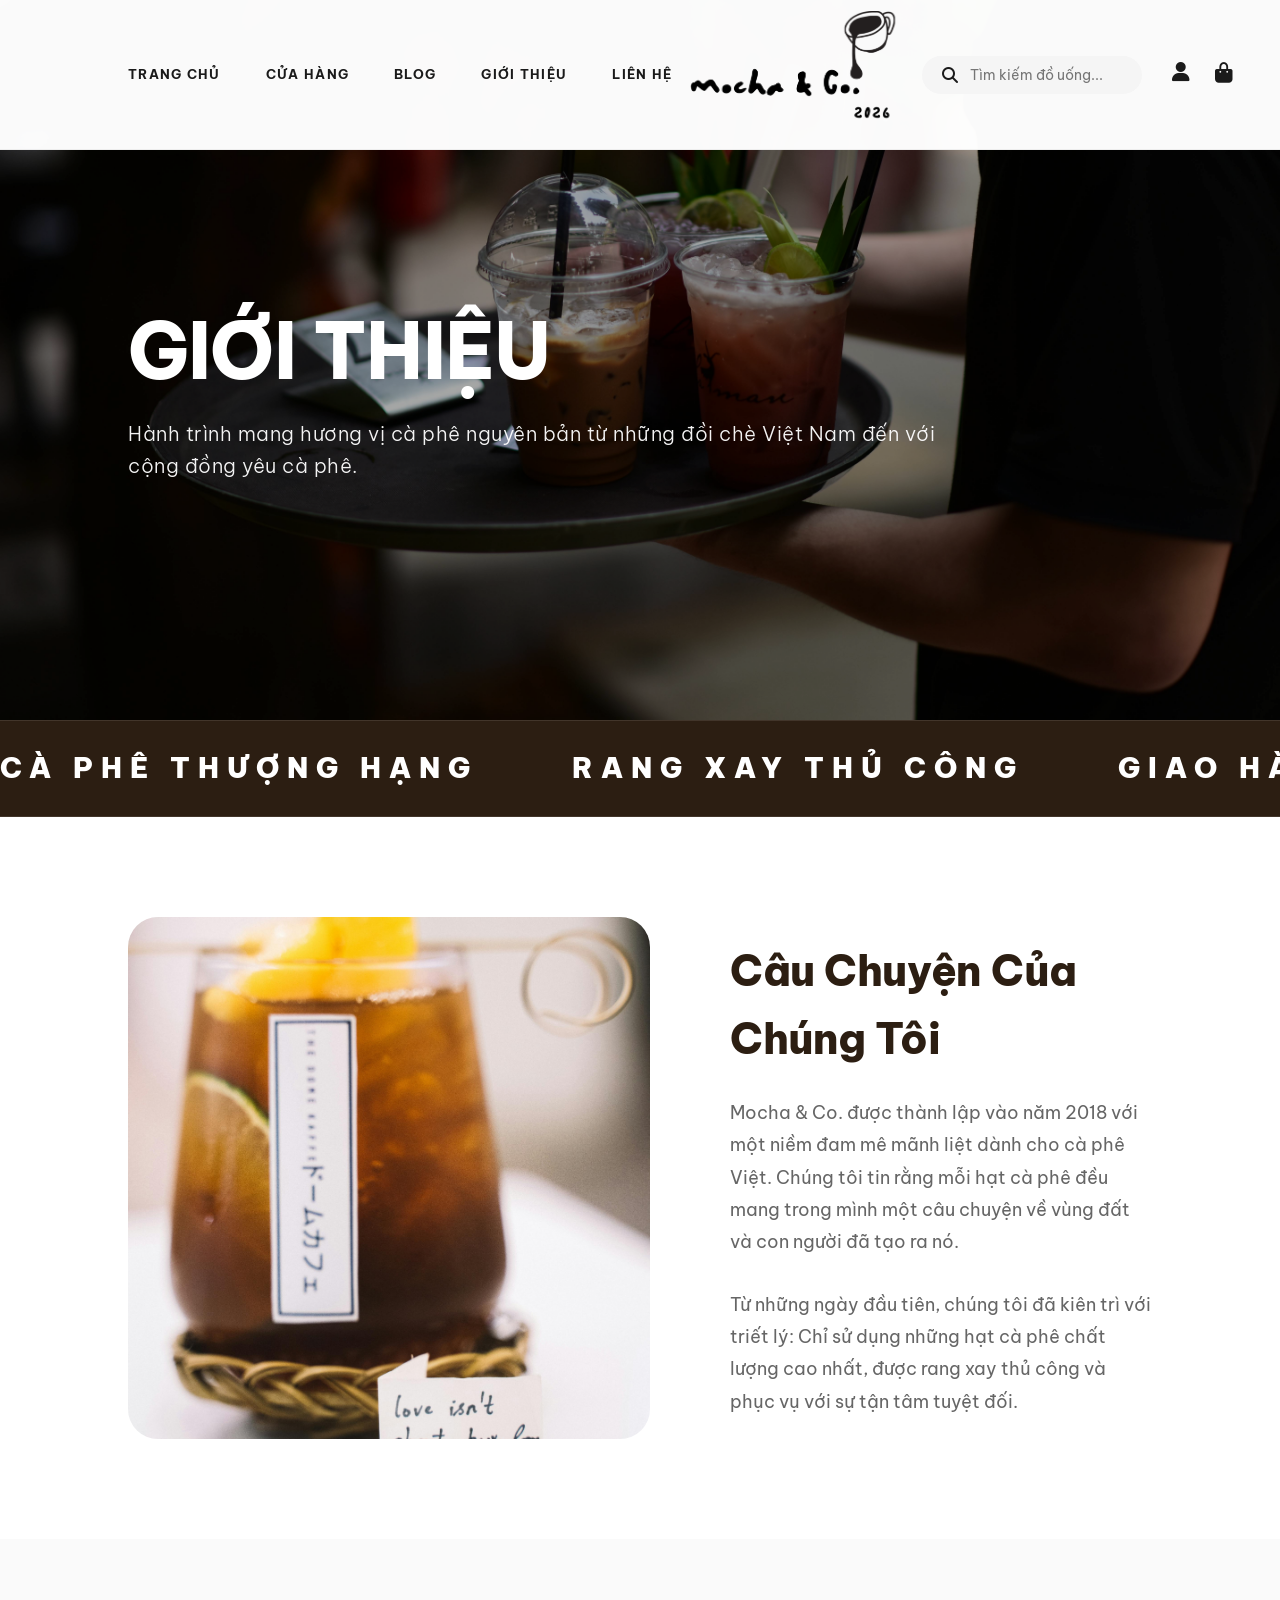
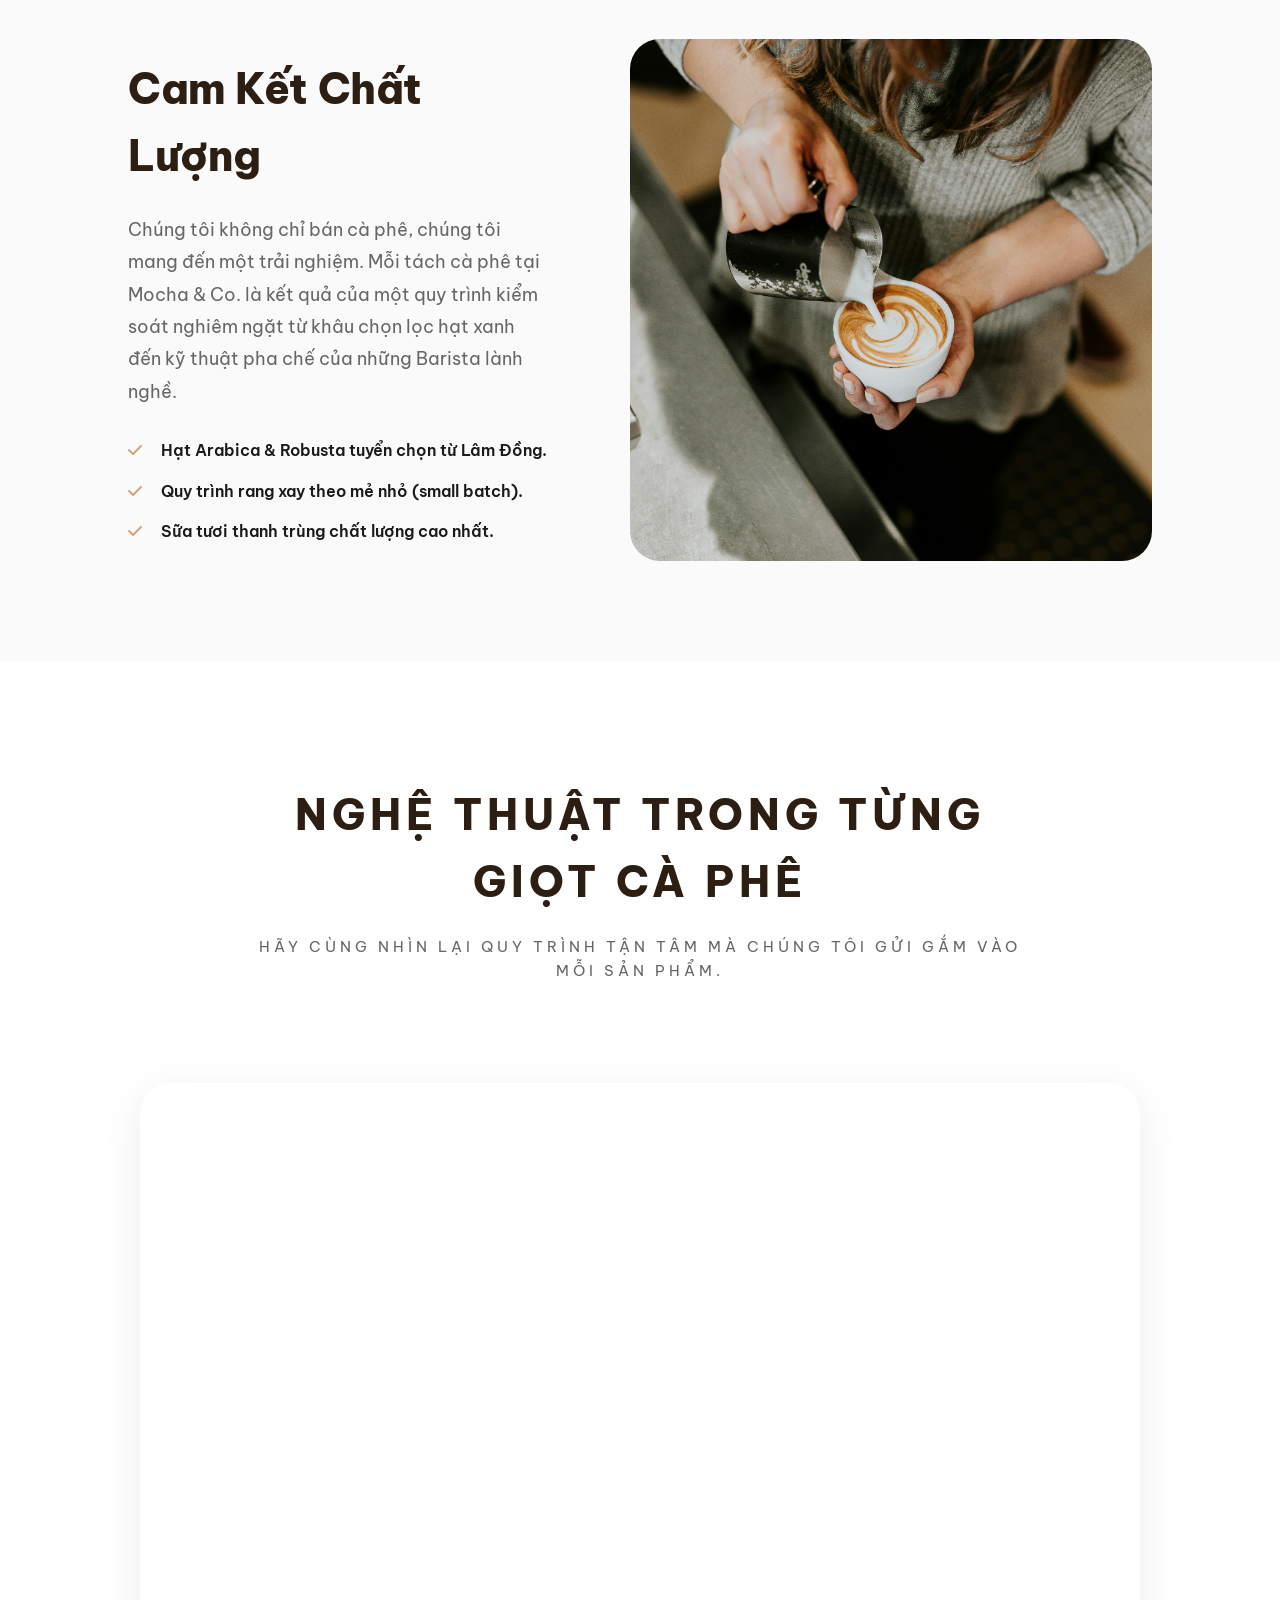
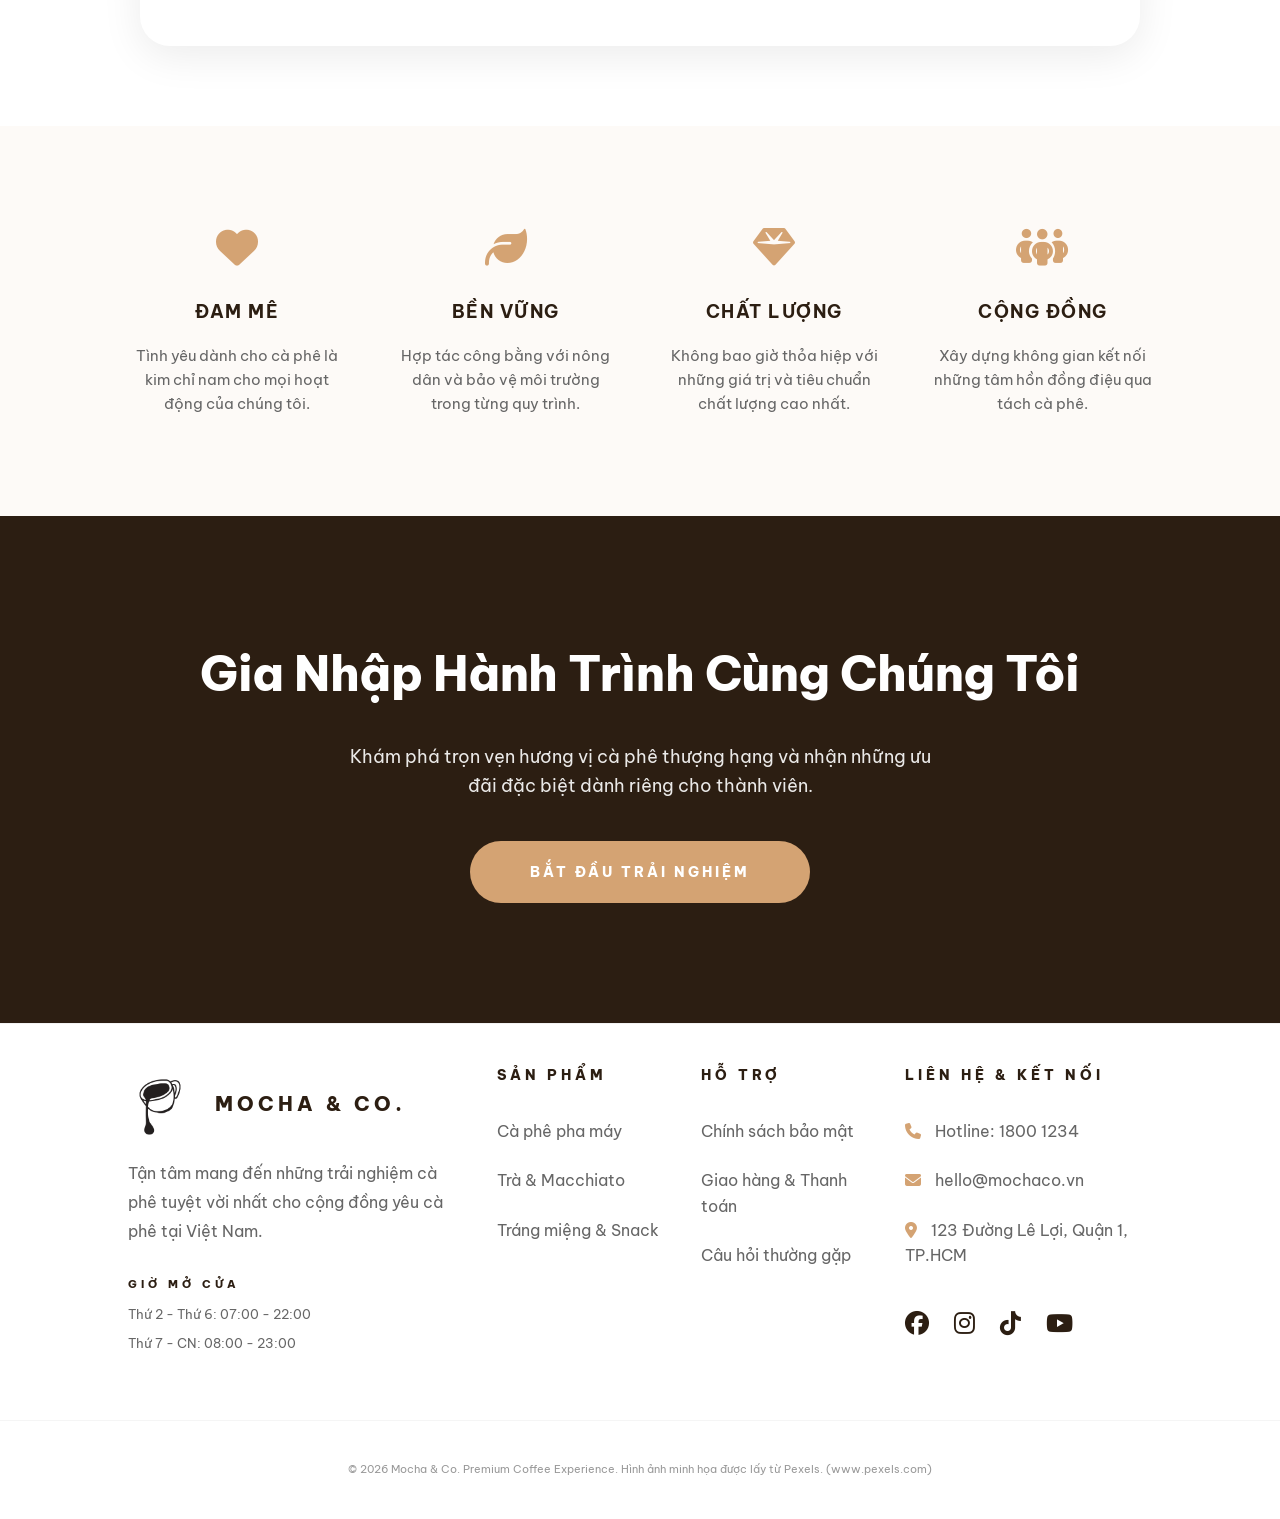
==== src/about.html @ 35e7aa75 "Initial commit - Final version for submission" ====
<!DOCTYPE html>
<html lang="en">

<head>
    <meta charset="UTF-8">
    <meta name="viewport" content="width=device-width, initial-scale=1.0">
    <link rel="stylesheet" href="https://cdnjs.cloudflare.com/ajax/libs/font-awesome/6.5.1/css/all.min.css" />
    <link rel="stylesheet" href="../index.css">
    <title>Giới Thiệu | Mocha & Co.</title>
</head>

<body>
    <main>
        <header>
            <div class="header scrolled">
                <div class="header_left">
                    <ul class="list_header_left">
                        <li class="header_left-item"><a href="../index.html">Trang Chủ</a></li>
                        <li class="header_left-item"><a href="shop.html">Cửa Hàng</a></li>
                        <li class="header_left-item"><a href="blog.html">Blog</a></li>
                        <li class="header_left-item"><a href="about.html">Giới Thiệu</a></li>
                        <li class="header_left-item"><a href="contact.html">Liên Hệ</a></li>
                    </ul>
                </div>
                <div class="header_center">
                    <div class="logo">
                        <a href="../index.html"><img src="../assets/img/Logo.png" alt="Mocha & Co. Logo" class="header_logo_img"></a>
                    </div>
                </div>
                <div class="header_right">
                    <div class="header_right-input">
                        <i class="fa-solid fa-magnifying-glass"></i>
                        <input type="text" placeholder="Tìm kiếm đồ uống...">
                    </div>
                    <div class="header_right-icon">
                        <i class="fa-solid fa-user"></i>
                        <a href="cart.html"><i class="fa-solid fa-bag-shopping"></i></a>
                    </div>
                </div>
            </div>
        </header>

        <section class="subpage_banner">
            <img src="../assets/img/pexels-soc-nang-d-ng-2150345854-36146384.jpg" alt="About Banner">
            <div class="banner_content">
                <h2>Giới Thiệu</h2>
                <p>Hành trình mang hương vị cà phê nguyên bản từ những đồi chè Việt Nam đến với cộng đồng yêu cà phê.</p>
            </div>
        </section>

        <div class="marquee_container">
            <div class="marquee_content">
                <span>Cà phê thượng hạng</span>
                <span>Rang xay thủ công</span>
                <span>Giao hàng siêu tốc</span>
                <span>Hỗ trợ 24/7</span>
                <span>Est. 2026</span>
                <span>Hương thơm từ nông trại Việt</span>
            </div>
        </div>

        <section class="split_section">
            <div class="split_image">
                <img src="../assets/img/pexels-anntarazevich-5598280.jpg" alt="Our Story">
            </div>
            <div class="split_text">
                <h3>Câu Chuyện Của Chúng Tôi</h3>
                <p style="font-size: 18px; color: var(--text-muted); line-height: 1.8; margin-bottom: 30px;">
                    Mocha & Co. được thành lập vào năm 2018 với một niềm đam mê mãnh liệt dành cho cà phê Việt. Chúng tôi tin rằng mỗi hạt cà phê đều mang trong mình một câu chuyện về vùng đất và con người đã tạo ra nó.
                </p>
                <p style="font-size: 18px; color: var(--text-muted); line-height: 1.8;">
                    Từ những ngày đầu tiên, chúng tôi đã kiên trì với triết lý: Chỉ sử dụng những hạt cà phê chất lượng cao nhất, được rang xay thủ công và phục vụ với sự tận tâm tuyệt đối.
                </p>
            </div>
        </section>

        <section class="split_section" style="background: #fafafa; flex-direction: row-reverse;">
            <div class="split_image">
                <img src="../assets/img/brooke-cagle-X4RJG4aNi8o-unsplash.jpg" alt="Our Commitment">
            </div>
            <div class="split_text">
                <h3>Cam Kết Chất Lượng</h3>
                <p style="font-size: 18px; color: var(--text-muted); line-height: 1.8; margin-bottom: 30px;">
                    Chúng tôi không chỉ bán cà phê, chúng tôi mang đến một trải nghiệm. Mỗi tách cà phê tại Mocha & Co. là kết quả của một quy trình kiểm soát nghiêm ngặt từ khâu chọn lọc hạt xanh đến kỹ thuật pha chế của những Barista lành nghề.
                </p>
                <ul style="list-style: none; font-size: 16px; color: var(--text-main); font-weight: 600;">
                    <li style="margin-bottom: 15px;"><i class="fa-solid fa-check" style="color: var(--accent-color); margin-right: 15px;"></i> Hạt Arabica & Robusta tuyển chọn từ Lâm Đồng.</li>
                    <li style="margin-bottom: 15px;"><i class="fa-solid fa-check" style="color: var(--accent-color); margin-right: 15px;"></i> Quy trình rang xay theo mẻ nhỏ (small batch).</li>
                    <li><i class="fa-solid fa-check" style="color: var(--accent-color); margin-right: 15px;"></i> Sữa tươi thanh trùng chất lượng cao nhất.</li>
                </ul>
            </div>
        </section>

        <section class="video_section">
            <div class="text_header">
                <h2>Nghệ Thuật Trong Từng Giọt Cà Phê</h2>
                <p>Hãy cùng nhìn lại quy trình tận tâm mà chúng tôi gửi gắm vào mỗi sản phẩm.</p>
            </div>
            <div class="video_container">
                <iframe src="https://www.youtube.com/embed/ShLIhMsJKyI" allow="accelerometer; autoplay; clipboard-write; encrypted-media; gyroscope; picture-in-picture" allowfullscreen></iframe>
            </div>
        </section>

        <section class="features" style="background: #fdfaf7; padding-top: 100px; padding-bottom: 100px;">
            <div class="feature_item">
                <i class="fa-solid fa-heart"></i>
                <h3>Đam Mê</h3>
                <p>Tình yêu dành cho cà phê là kim chỉ nam cho mọi hoạt động của chúng tôi.</p>
            </div>
            <div class="feature_item">
                <i class="fa-solid fa-leaf"></i>
                <h3>Bền Vững</h3>
                <p>Hợp tác công bằng với nông dân và bảo vệ môi trường trong từng quy trình.</p>
            </div>
            <div class="feature_item">
                <i class="fa-solid fa-gem"></i>
                <h3>Chất Lượng</h3>
                <p>Không bao giờ thỏa hiệp với những giá trị và tiêu chuẩn chất lượng cao nhất.</p>
            </div>
            <div class="feature_item">
                <i class="fa-solid fa-people-group"></i>
                <h3>Cộng Đồng</h3>
                <p>Xây dựng không gian kết nối những tâm hồn đồng điệu qua tách cà phê.</p>
            </div>
        </section>

        <section class="about_cta">
            <h2>Gia Nhập Hành Trình Cùng Chúng Tôi</h2>
            <p>Khám phá trọn vẹn hương vị cà phê thượng hạng và nhận những ưu đãi đặc biệt dành riêng cho thành viên.</p>
            <a href="shop.html" class="btn-shop">BẮT ĐẦU TRẢI NGHIỆM</a>
        </section>

        <footer id="footer">
            <div class="footer">
                <div class="list_footer">
                    <div class="footer_item">
                        <div class="footer_brand_wrapper">
                            <img src="../assets/img/Cup-logo.png" alt="Mocha & Co. Cup Logo" class="footer_logo">
                            <h2 class="footer_brand_name">MOCHA & CO.</h2>
                        </div>
                        <p>Tận tâm mang đến những trải nghiệm cà phê tuyệt vời nhất cho cộng đồng yêu cà phê tại Việt Nam.</p>
                        <div class="opening_hours">
                            <h2>GIỜ MỞ CỬA</h2>
                            <p>Thứ 2 - Thứ 6: 07:00 - 22:00</p>
                            <p>Thứ 7 - CN: 08:00 - 23:00</p>
                        </div>
                    </div>
                    <div class="footer_item">
                        <h2>Sản Phẩm</h2>
                        <li>Cà phê pha máy</li>
                        <li>Trà & Macchiato</li>
                        <li>Tráng miệng & Snack</li>
                    </div>
                    <div class="footer_item">
                        <h2>Hỗ Trợ</h2>
                        <li>Chính sách bảo mật</li>
                        <li>Giao hàng & Thanh toán</li>
                        <li>Câu hỏi thường gặp</li>
                    </div>
                    <div class="footer_item">
                        <h2>Liên Hệ & Kết Nối</h2>
                        <li class="contact-info"><i class="fa-solid fa-phone"></i> Hotline: 1800 1234</li>
                        <li class="contact-info"><i class="fa-solid fa-envelope"></i> hello@mochaco.vn</li>
                        <li class="contact-info"><i class="fa-solid fa-location-dot"></i> 123 Đường Lê Lợi, Quận 1, TP.HCM</li>
                        
                        <div class="social_icons footer_social_wrapper">
                            <i class="fa-brands fa-facebook"></i>
                            <i class="fa-brands fa-instagram"></i>
                            <i class="fa-brands fa-tiktok"></i>
                            <i class="fa-brands fa-youtube"></i>
                        </div>
                    </div>
                </div>
            </div>
            <div class="footer_copyright">
                <p>&copy; 2026 Mocha & Co. Premium Coffee Experience. Hình ảnh minh họa được lấy từ Pexels. (www.pexels.com)</p>
            </div>
        </footer>
    </main>
    <script src="../scripts/script.js"></script>
</body>

</html>
---- index.css ----
@import url('https://fonts.googleapis.com/css2?family=Be+Vietnam+Pro:wght@100;200;300;400;500;600;700;800;900&display=swap');

:root {
    --primary-color: #2c1e12;
    --secondary-color: #8d6e63;
    --accent-color: #d4a373;
    --bg-light: #fafafa;
    --text-main: #1a1a1a;
    --text-muted: #666666;
    --white: #ffffff;
    --glass: rgba(255, 255, 255, 0.95);
    --transition: all 0.4s cubic-bezier(0.165, 0.84, 0.44, 1);
    --shadow-sm: 0 2px 8px rgba(0,0,0,0.05);
    --shadow-md: 0 10px 40px rgba(0,0,0,0.08);
    --side-padding: 10vw;
    --section-spacing: 40px;
    --border-radius-lg: 30px;
    --border-radius-md: 20px;
}

* {
    margin: 0;
    padding: 0;
    box-sizing: border-box;
}

body {
    font-family: 'Be Vietnam Pro', sans-serif;
    background-color: var(--bg-light);
    color: var(--text-main);
    line-height: 1.6;
    -webkit-font-smoothing: antialiased;
}

/* Ensure all interactive elements inherit the correct font */
button, input, select, textarea {
    font-family: 'Be Vietnam Pro', sans-serif;
}

h1, h2, h3, h4, .logo h1 {
    font-family: 'Be Vietnam Pro', sans-serif;
    letter-spacing: -0.01em;
    font-weight: 800;
}

main {
    width: 100%;
    background-color: var(--white);
    overflow-x: hidden;
}

/* HEADER */
.header {
    position: fixed;
    top: 0;
    left: 0;
    right: 0;
    z-index: 1000;
    display: flex;
    justify-content: space-between;
    align-items: center;
    height: 150px;
    background-color: rgba(255, 255, 255, 0.98);
    padding: 0 var(--side-padding);
    border-bottom: 1px solid rgba(0,0,0,0.05);
    transition: height 0.3s ease;
}

.header_left {
    flex: 1.5;
}

.list_header_left {
    display: flex;
    gap: 45px;
    align-items: center;
}

.header_left-item {
    list-style: none;
    font-size: 13px;
    font-weight: 700;
    color: var(--text-main);
    text-transform: uppercase;
    letter-spacing: 0.1em;
    cursor: pointer;
    position: relative;
    white-space: nowrap;
    transition: var(--transition);
}

.header_left-item::after {
    content: '';
    position: absolute;
    bottom: -6px;
    left: 0;
    width: 0;
    height: 2px;
    background: var(--accent-color);
    transition: var(--transition);
}

.header_left-item:hover {
    color: var(--accent-color);
}

.header_left-item a {
    text-decoration: none;
    color: inherit;
    display: block;
    width: 100%;
    height: 100%;
}

.header_center {
    flex: 1;
    display: flex;
    justify-content: center;
}

.header_logo_img {
    height: 120px;
    width: auto;
    object-fit: contain;
    transition: transform 0.3s ease;
    cursor: pointer;
}

.header_logo_img:hover {
    transform: scale(1.08);
}

.header_right {
    flex: 1;
    display: flex;
    justify-content: flex-end;
    align-items: center;
    gap: 30px;
}

.header_right-input {
    width: 220px;
    background: #f5f5f5;
    border-radius: 100px;
    display: flex;
    padding: 10px 20px;
    align-items: center;
    transition: var(--transition);
}

.header_right-input input {
    background: transparent;
    border: none;
    outline: none;
    padding-left: 12px;
    font-size: 14px;
    width: 100%;
}

.header_right-icon {
    display: flex;
    gap: 25px;
}

.header_right-icon i {
    font-size: 20px;
    color: var(--text-main);
    cursor: pointer;
    transition: var(--transition);
}

.header_right-icon i:hover {
    color: var(--accent-color);
    transform: translateY(-3px);
}

/* BANNER/HERO */
.home_banner {
    position: relative;
    width: 100%;
    height: 95vh;
    overflow: hidden;
}

.home_banner img {
    width: 100%;
    height: 100%;
    object-fit: cover;
    filter: brightness(0.75);
}

.banner_content {
    position: absolute;
    top: 50%;
    left: var(--side-padding);
    transform: translateY(-50%);
    color: var(--white);
    max-width: 750px;
    z-index: 2;
}

.banner_content h2 {
    font-size: clamp(48px, 6vw, 82px);
    font-weight: 800;
    line-height: 1.1;
    margin-bottom: 35px;
    animation: fadeInUp 1.2s ease;
    text-transform: uppercase;
}

.banner_content p {
    font-size: 20px;
    font-weight: 300;
    margin-bottom: 50px;
    opacity: 0.95;
    letter-spacing: 0.5px;
    line-height: 1.6;
}

.btn-shop {
    display: inline-block;
    padding: 20px 60px;
    background: var(--white);
    color: var(--primary-color);
    text-decoration: none;
    font-weight: 800;
    font-size: 14px;
    text-transform: uppercase;
    letter-spacing: 3px;
    border-radius: 100px;
    transition: var(--transition);
}

.btn-shop:hover {
    background: var(--accent-color);
    color: var(--white);
    transform: translateY(-8px);
    box-shadow: 0 20px 40px rgba(212, 163, 115, 0.4);
}

/* FEATURE SECTION */
.features {
    display: grid;
    grid-template-columns: repeat(4, 1fr);
    gap: 50px;
    padding: var(--section-spacing) var(--side-padding);
    background: #ffffff;
}

.feature_item {
    text-align: center;
    transition: var(--transition);
}

.feature_item:hover {
    transform: translateY(-10px);
}

.feature_item i {
    font-size: 42px;
    color: var(--accent-color);
    margin-bottom: 30px;
}

.feature_item h3 {
    font-size: 18px;
    font-weight: 700;
    text-transform: uppercase;
    letter-spacing: 1.5px;
    margin-bottom: 18px;
    color: var(--primary-color);
}

.feature_item p {
    font-size: 15px;
    color: var(--text-muted);
    line-height: 1.6;
}

/* PRODUCT SECTION */
.text_header {
    padding: var(--section-spacing) var(--side-padding) 60px;
    text-align: center;
}

.text_header h2 {
    font-size: 42px;
    font-weight: 800;
    color: var(--primary-color);
    text-transform: uppercase;
    letter-spacing: 5px;
    margin-bottom: 20px;
}

.text_header p {
    font-size: 15px;
    color: var(--text-muted);
    text-transform: uppercase;
    letter-spacing: 4px;
}

.section_logo {
    height: 120px;
    width: auto;
    margin-bottom: 10px;
    object-fit: contain;
}

.product_slider_wrapper {
    position: relative;
    padding: 0 var(--side-padding) 40px;
}

.list_product {
    display: flex;
    gap: 35px;
    overflow-x: auto;
    scroll-behavior: smooth;
    padding: 20px 0 40px;
    scrollbar-width: none;
    scroll-snap-type: x mandatory;
    -webkit-overflow-scrolling: touch;
    will-change: scroll-position;
}

.list_product::-webkit-scrollbar {
    display: none;
}

.product_item {
    flex: 0 0 calc(25% - 26px);
    min-width: 300px;
    scroll-snap-align: start;
}

.slider_btn {
    position: absolute;
    top: 45%;
    transform: translateY(-50%);
    width: 60px;
    height: 60px;
    border-radius: 50%;
    background: var(--white);
    border: none;
    box-shadow: 0 5px 25px rgba(0,0,0,0.1);
    cursor: pointer;
    z-index: 10;
    display: flex;
    align-items: center;
    justify-content: center;
    font-size: 20px;
    color: var(--primary-color);
    transition: background 0.3s ease, color 0.3s ease, transform 0.3s ease;
}

.slider_btn:hover {
    background: var(--accent-color);
    color: var(--white);
    transform: translateY(-50%) scale(1.1);
}

.slider_btn.prev { left: 4vw; }
.slider_btn.next { right: 4vw; }

.product_detail {
    background: var(--white);
    border-radius: var(--border-radius-lg);
    overflow: hidden;
    transition: transform 0.4s cubic-bezier(0.165, 0.84, 0.44, 1), box-shadow 0.4s ease;
    border: 1px solid #f2f2f2;
}

.product_detail:hover {
    transform: translateY(-15px);
    box-shadow: var(--shadow-md);
}

.img_product {
    width: 100%;
    aspect-ratio: 1 / 1; 
    overflow: hidden;
    background-color: #f9f9f9;
    border-bottom: 1px solid #f0f0f0;
}

.img_product img {
    width: 100%;
    height: 100%;
    object-fit: cover;
    object-position: center center;
    transition: transform 0.6s cubic-bezier(0.165, 0.84, 0.44, 1);
}

.product_detail:hover .img_product img {
    transform: scale(1.08);
}

.name_product {
    padding: 30px 30px 10px;
    font-size: 18px;
    font-weight: 700;
    color: var(--text-main);
    min-height: 70px;
}

.price_product {
    padding: 0 30px 35px;
    font-size: 19px;
    font-weight: 700;
    color: var(--secondary-color);
    display: flex;
    justify-content: space-between;
    align-items: center;
}

.price_product i {
    font-size: 26px;
    color: #eee;
    transition: var(--transition);
    cursor: pointer;
}

.product_detail:hover .price_product i {
    color: var(--accent-color);
}

/* PROMO BANNER SECTION */
.promo_banner {
    display: flex;
    justify-content: center;
    align-items: center;
    text-align: center;
    min-height: 500px;
    padding: 100px 20px;
    margin: 40px 0;
    background-color: #2b1e16; 
    background-image: linear-gradient(rgba(0,0,0,0.6), rgba(0,0,0,0.6)), 
                      url('assets/img/pexels-amar-13119652.jpg'); 
    background-size: cover;
    background-position: center;
    color: #ffffff; 
}

.promo_container {
    max-width: 800px;
    width: 100%;
}

.promo_title {
    font-size: 54px;
    font-weight: 800;
    color: #ffffff !important;
    text-transform: none; 
    letter-spacing: -2px; 
    margin-bottom: 20px;
    margin-top: 0;
}

.promo_description {
    font-size: 18px;
    font-weight: 300;
    color: #ffffff;
    opacity: 0.8;
    text-transform: none;
    letter-spacing: 0px;
    margin-bottom: 40px;
    line-height: 1.6;
}

.promo_button {
    display: inline-block;
    background-color: #D4A373;
    color: #ffffff !important;
    padding: 18px 50px;
    border-radius: 100px;
    text-decoration: none;
    text-transform: uppercase;
    font-size: 14px;
    font-weight: 800;
    letter-spacing: 2px;
    transition: var(--transition);
    border: none;
    cursor: pointer;
}

.promo_button:hover {
    filter: brightness(1.1);
    transform: translateY(-3px);
    box-shadow: 0 10px 30px rgba(212, 163, 115, 0.3);
}

/* SMALL BANNERS */
.promo_banners {
    display: grid;
    grid-template-columns: 1fr 1fr;
    gap: 50px;
    padding: var(--section-spacing) var(--side-padding);
}

.promo_item {
    height: 420px;
    border-radius: var(--border-radius-lg);
    overflow: hidden;
    position: relative;
    cursor: pointer;
}

.promo_item img {
    width: 100%;
    height: 100%;
    object-fit: cover;
    transition: filter 0.8s ease;
}

.promo_item:hover img {
    filter: brightness(1.15) saturate(1.1);
}

.promo_overlay {
    position: absolute;
    top: 0;
    left: 0;
    width: 100%;
    height: 100%;
    background: linear-gradient(to right, rgba(0,0,0,0.65), transparent);
    display: flex;
    flex-direction: column;
    justify-content: center;
    padding: 80px;
    color: white;
}

.promo_overlay h3 {
    font-size: 38px;
    font-weight: 800;
    margin-bottom: 15px;
    letter-spacing: -0.5px;
}

.promo_overlay p {
    font-size: 20px;
    opacity: 0.9;
    margin-bottom: 35px;
    max-width: 350px;
}

/* NEWSLETTER */
.newsletter {
    background: #0f0f0f;
    padding: 160px var(--side-padding);
    text-align: center;
    color: var(--white);
}

.newsletter_content h2 {
    font-size: 54px;
    font-weight: 800;
    margin-bottom: 25px;
    letter-spacing: -2px;
}

.newsletter_content p {
    font-size: 18px;
    font-weight: 300;
    opacity: 0.7;
    margin-bottom: 70px;
    max-width: 600px;
    margin-left: auto;
    margin-right: auto;
    line-height: 1.7;
}

.newsletter_form {
    display: flex;
    justify-content: center;
    max-width: 700px;
    margin: 0 auto;
    background: rgba(255,255,255,0.04);
    padding: 10px;
    border-radius: 100px;
    border: 1px solid rgba(255,255,255,0.1);
    transition: var(--transition);
}

.newsletter_form input {
    flex: 1;
    background: transparent;
    border: none;
    outline: none;
    color: var(--white);
    font-size: 16px;
    padding: 0 35px;
}

.newsletter_form button {
    background: var(--accent-color);
    border: none;
    color: var(--white);
    font-weight: 800;
    letter-spacing: 3px;
    cursor: pointer;
    padding: 22px 55px;
    border-radius: 100px;
    transition: var(--transition);
}

/* FOOTER */
.footer {
    padding: var(--section-spacing) var(--side-padding) 60px;
    background: #fff;
    border-top: 1px solid #f2f2f2;
}

.list_footer {
    display: grid;
    grid-template-columns: 2fr 1fr 1fr 1.5fr;
    gap: 40px;
}

.footer_item h2 {
    font-size: 14px;
    font-weight: 800;
    text-transform: uppercase;
    letter-spacing: 4px;
    margin-bottom: 20px;
    color: var(--primary-color);
}

.footer_brand_wrapper {
    display: flex;
    align-items: center;
    gap: 15px;
    margin-bottom: 15px;
}

.footer_logo {
    height: 80px;
    width: auto;
    object-fit: contain;
    margin-left: -8px;
}

.footer_brand_name {
    font-size: 20px !important;
    letter-spacing: 4px;
    margin-bottom: 0 !important;
}

.footer_item li {
    list-style: none;
    font-size: 16px;
    color: var(--text-muted);
    padding: 12px 0;
    cursor: pointer;
    transition: var(--transition);
}

.footer_item li:hover {
    color: var(--accent-color);
    padding-left: 10px;
}

.footer_item p {
    font-size: 16px;
    color: var(--text-muted);
    margin-bottom: 30px;
    line-height: 1.8;
}

.opening_hours {
    margin-top: 20px;
}

.opening_hours h2 {
    font-size: 11px;
    margin-bottom: 10px;
}

.opening_hours p {
    font-size: 13px;
    margin-bottom: 5px;
}

.contact-info i {
    margin-right: 10px;
    color: var(--accent-color);
}

.footer_social_wrapper {
    margin-top: 30px;
}

.social_icons {
    display: flex;
    gap: 25px;
}

.social_icons i {
    font-size: 24px;
    color: var(--primary-color);
    cursor: pointer;
    transition: var(--transition);
}

.social_icons i:hover {
    color: var(--accent-color);
    transform: translateY(-8px);
}

.footer_copyright {
    text-align: center;
    padding: 40px 0;
    border-top: 1px solid #f5f5f5;
    font-size: 11px;
    color: #999;
}

/* MARQUEE EFFECT */
.marquee_container {
    background: var(--primary-color);
    color: var(--white);
    padding: 25px 0;
    overflow: hidden;
    white-space: nowrap;
    border-top: 1px solid rgba(255,255,255,0.1);
    border-bottom: 1px solid rgba(255,255,255,0.1);
}

.marquee_content {
    display: inline-block;
    animation: marquee 30s linear infinite;
    font-weight: 900;
    font-size: 28px;
    text-transform: uppercase;
    letter-spacing: 8px;
}

.marquee_content span {
    margin-right: 80px;
}

@keyframes marquee {
    from { transform: translateX(0); }
    to { transform: translateX(-50%); }
}

/* SUBPAGE BANNER */
.subpage_banner {
    position: relative;
    width: 100%;
    height: 80vh;
    overflow: hidden;
}

.subpage_banner img {
    width: 100%;
    height: 100%;
    object-fit: cover;
    filter: brightness(0.65);
}

.subpage_banner .banner_content {
    position: absolute;
    top: 55%;
    left: var(--side-padding);
    transform: translateY(-50%);
    color: var(--white);
    max-width: 850px;
    z-index: 2;
}

.subpage_banner .banner_content h2 {
    font-size: clamp(48px, 6vw, 82px);
    font-weight: 800;
    line-height: 1.1;
    margin-bottom: 25px;
    animation: fadeInUp 1.2s ease;
    text-transform: uppercase;
}

.subpage_banner .banner_content p {
    font-size: 20px;
    font-weight: 300;
    margin-bottom: 0;
    opacity: 0.95;
    letter-spacing: 0.5px;
    line-height: 1.6;
}

/* SHOP FILTER */
.shop_filter_section {
    padding: 60px var(--side-padding) 0;
    display: flex;
    justify-content: flex-end;
    background: var(--white);
}

.filter_wrapper {
    position: relative;
}

.filter_icon_btn {
    background: none;
    border: 1px solid #ddd;
    padding: 12px 25px;
    border-radius: 50px;
    cursor: pointer;
    display: flex;
    align-items: center;
    gap: 12px;
    font-weight: 800;
    text-transform: uppercase;
    font-size: 13px;
    transition: var(--transition);
    color: var(--primary-color);
}

.filter_icon_btn:hover {
    border-color: var(--accent-color);
    color: var(--accent-color);
}

.filter_dropdown {
    position: absolute;
    top: 60px;
    right: 0;
    background: white;
    box-shadow: var(--shadow-md);
    border-radius: 20px;
    padding: 15px;
    z-index: 100;
    display: none;
    min-width: 220px;
    border: 1px solid #eee;
}

.filter_dropdown.show {
    display: block;
    animation: fadeInUp 0.4s ease;
}

.filter_dropdown button {
    display: block;
    width: 100%;
    text-align: left;
    padding: 12px 20px;
    border: none;
    background: none;
    cursor: pointer;
    font-size: 14px;
    font-weight: 600;
    transition: var(--transition);
    border-radius: 10px;
}

.filter_dropdown button:hover {
    background: #f8f8f8;
    color: var(--accent-color);
}

.filter_dropdown button.active {
    background: var(--accent-color);
    color: white;
}

/* SIZE BUTTONS */
.size_btn {
    padding: 10px 20px;
    border: 1px solid #ddd;
    background: white;
    border-radius: 10px;
    cursor: pointer;
    font-weight: 700;
    font-size: 13px;
    transition: var(--transition);
}

.size_btn.active {
    background: var(--primary-color);
    color: white;
    border-color: var(--primary-color);
}

/* CART NOTIFICATION */
.cart_notification {
    position: fixed;
    top: 170px;
    right: 20px;
    background: var(--primary-color);
    color: white;
    padding: 15px 25px;
    border-radius: 15px;
    display: flex;
    align-items: center;
    gap: 12px;
    box-shadow: var(--shadow-md);
    z-index: 2000;
    transform: translateX(150%);
    transition: transform 0.5s cubic-bezier(0.175, 0.885, 0.32, 1.275);
}

.cart_notification.show {
    transform: translateX(0);
}

/* LAYOUTS */
.grid_container {
    padding: 100px var(--side-padding);
    display: grid;
    grid-template-columns: repeat(auto-fill, minmax(300px, 1fr));
    gap: 40px;
}

.split_section {
    padding: 100px var(--side-padding);
    display: flex;
    flex-wrap: wrap;
    gap: 80px;
    align-items: center;
}

.split_image {
    flex: 1 1 500px;
    aspect-ratio: 1 / 1;
    border-radius: var(--border-radius-lg);
    overflow: hidden;
}

.split_image img {
    width: 100%;
    height: 100%;
    object-fit: cover;
    object-position: center center;
}

.split_text {
    flex: 1 1 400px;
}

.split_text h3 {
    font-size: 42px;
    margin-bottom: 25px;
    color: var(--primary-color);
}

/* CART */
.cart_section {
    padding: 80px var(--side-padding);
}

.cart_container {
    display: grid;
    grid-template-columns: 2.5fr 1fr;
    gap: 50px;
}

.cart_summary {
    background: var(--primary-color);
    color: white;
    padding: 40px;
    border-radius: var(--border-radius-lg);
    height: fit-content;
    position: sticky;
    top: 120px;
}

.quantity_selector {
    display: flex;
    background: #f5f5f5;
    padding: 5px;
    border-radius: 100px;
    width: fit-content;
}

.quantity_selector button {
    width: 35px;
    height: 35px;
    border-radius: 50%;
    border: none;
    background: white;
    cursor: pointer;
    font-weight: 800;
}

.quantity_selector input {
    width: 40px;
    text-align: center;
    border: none;
    background: transparent;
    font-weight: 700;
}

/* BLOG */
.blog_item:hover {
    transform: translateY(-10px);
    box-shadow: var(--shadow-md) !important;
}

.blog_item:hover img {
    transform: scale(1.05);
}

/* CONTACT */
textarea {
    resize: none;
}

/* ANIMATIONS */
@keyframes fadeInUp {
    from { opacity: 0; transform: translateY(60px); }
    to { opacity: 1; transform: translateY(0); }
}

/* VIDEO SECTION */
.video_section {
    padding: 80px var(--side-padding);
    background: #fff;
    text-align: center;
}

.video_container {
    position: relative;
    width: 100%;
    max-width: 1000px;
    margin: 40px auto 0;
    aspect-ratio: 16 / 9;
    border-radius: var(--border-radius-lg);
    overflow: hidden;
    box-shadow: var(--shadow-md);
}

.video_container iframe {
    position: absolute;
    top: 0;
    left: 0;
    width: 100%;
    height: 100%;
    border: none;
}

/* REFINED CTA SECTION */
.about_cta {
    padding: 120px var(--side-padding);
    background-color: var(--primary-color);
    background-image: linear-gradient(rgba(44, 30, 18, 0.8), rgba(44, 30, 18, 0.8)), url('assets/img/hero - large banner.jpg');
    background-size: cover;
    background-position: center;
    background-attachment: fixed;
    text-align: center;
    color: white;
}

.about_cta h2 {
    font-size: 48px;
    margin-bottom: 30px;
    color: white !important;
}

.about_cta p {
    font-size: 18px;
    max-width: 600px;
    margin: 0 auto 40px;
    opacity: 0.9;
}

.about_cta .btn-shop {
    background: var(--accent-color);
    color: white;
}

.about_cta .btn-shop:hover {
    background: white;
    color: var(--primary-color);
}

/* RESPONSIVE */
@media (max-width: 1200px) {
    :root { --side-padding: 5vw; }
}

@media (max-width: 1024px) {
    .features { grid-template-columns: repeat(2, 1fr); }
    .list_footer { grid-template-columns: 1fr 1fr; }
    .cart_container { grid-template-columns: 1fr; }
    .cart_summary { position: relative; top: 0; }
}

@media (max-width: 768px) {
    .header { height: 90px; }
    .header_left { display: none; }
    .header_logo_img { height: 70px; }
    .header_right-input { display: none; } /* Hide search on mobile to save space */
    
    .banner_content h2 { font-size: 42px; }
    .banner_content p { font-size: 16px; }
    
    .promo_banners { grid-template-columns: 1fr; gap: 30px; }
    .promo_item { height: 350px; }
    .promo_overlay { padding: 40px; }
    .promo_overlay h3 { font-size: 28px; }
    
    .features { padding: 60px 5vw; gap: 30px; }
    .product_item { min-width: 260px; }
    
    .split_section { padding: 60px 5vw; gap: 40px; }
    .split_text h3 { font-size: 32px; }
    
    .marquee_content { font-size: 18px; }
    
    .subpage_banner { height: 50vh; }
    .about_cta h2 { font-size: 32px; }
    
    .list_footer { grid-template-columns: 1fr; gap: 40px; }
    .footer_item { text-align: center; }
    .footer_brand_wrapper { justify-content: center; }
    .social_icons { justify-content: center; }
    .footer_item li:hover { padding-left: 0; color: var(--accent-color); }
}

@media (max-width: 480px) {
    .banner_content { left: 5vw; padding-right: 5vw; }
    .banner_content h2 { font-size: 36px; }
    .btn-shop { padding: 15px 40px; font-size: 12px; }
    .cart_table thead { display: none; }
    .cart_product_info { flex-direction: column; text-align: center; }
    .cart_table td { display: block; width: 100%; text-align: center; padding: 15px 0; }
}
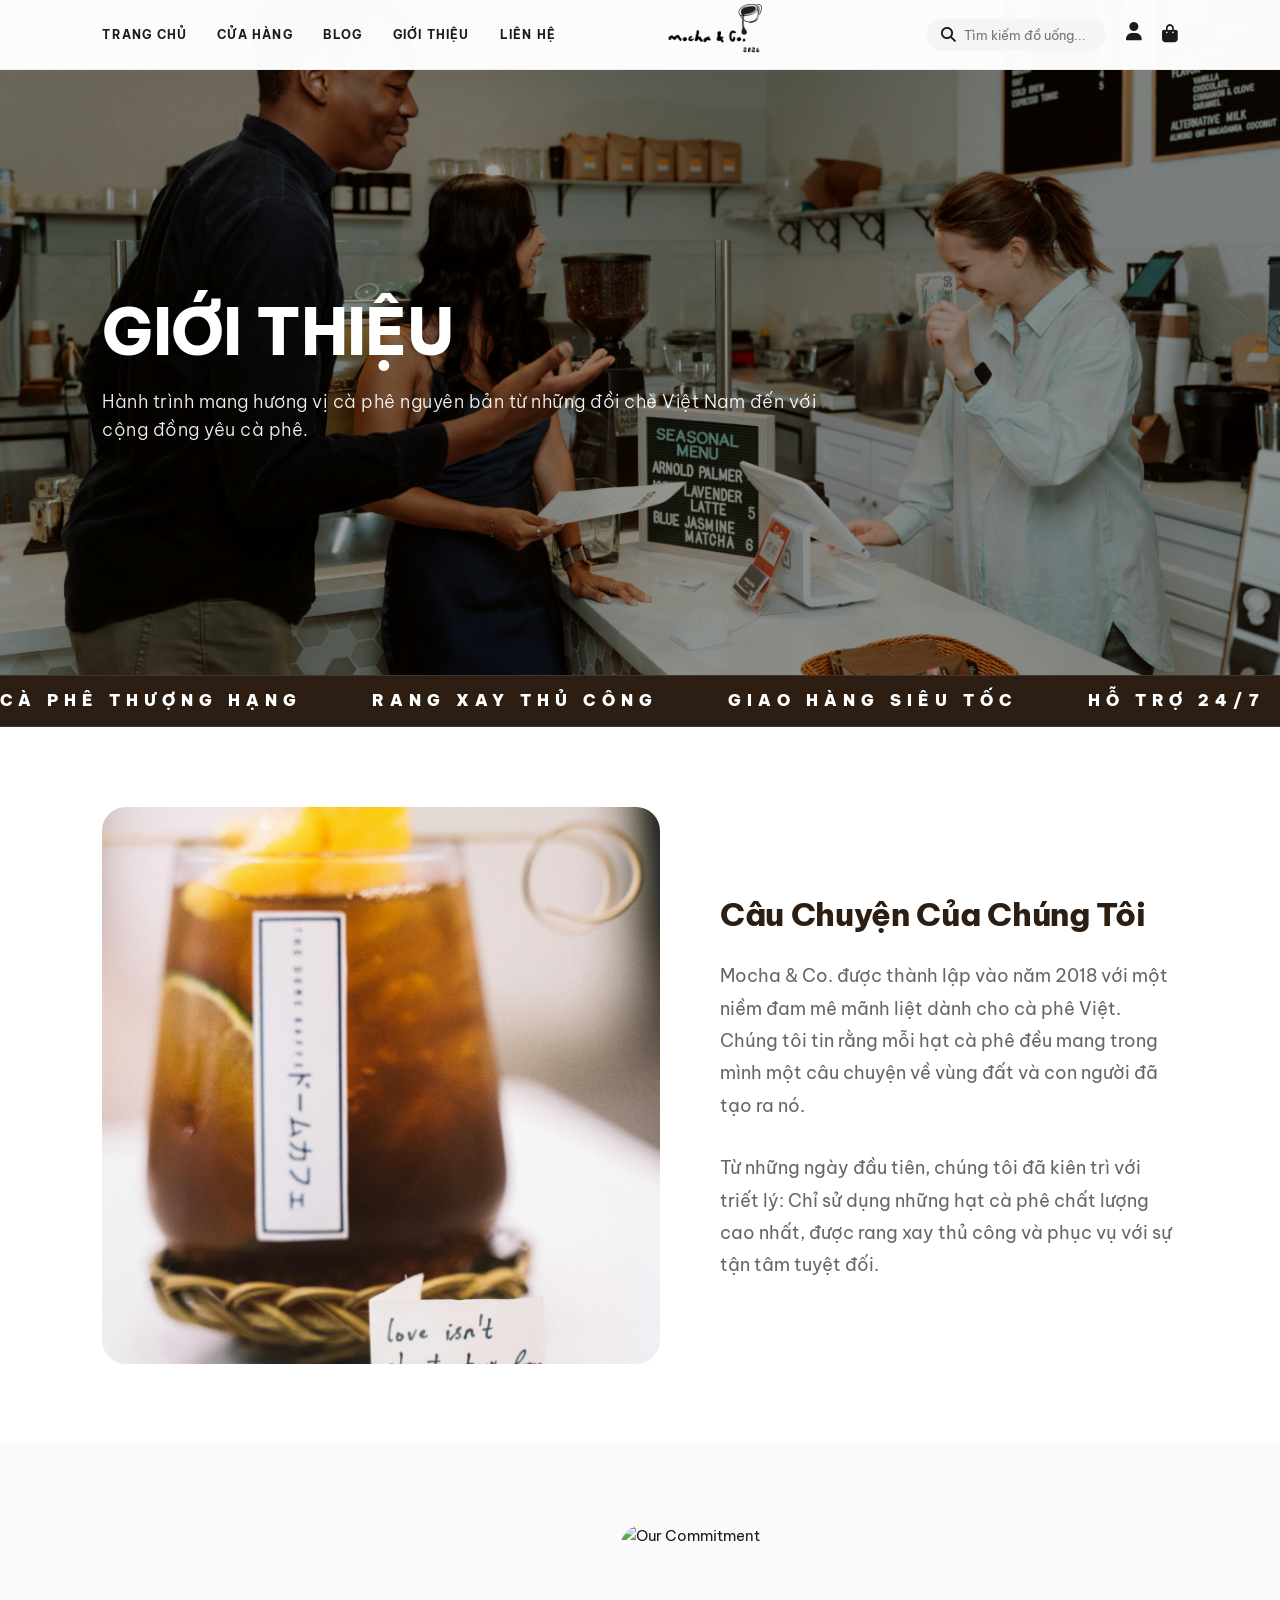
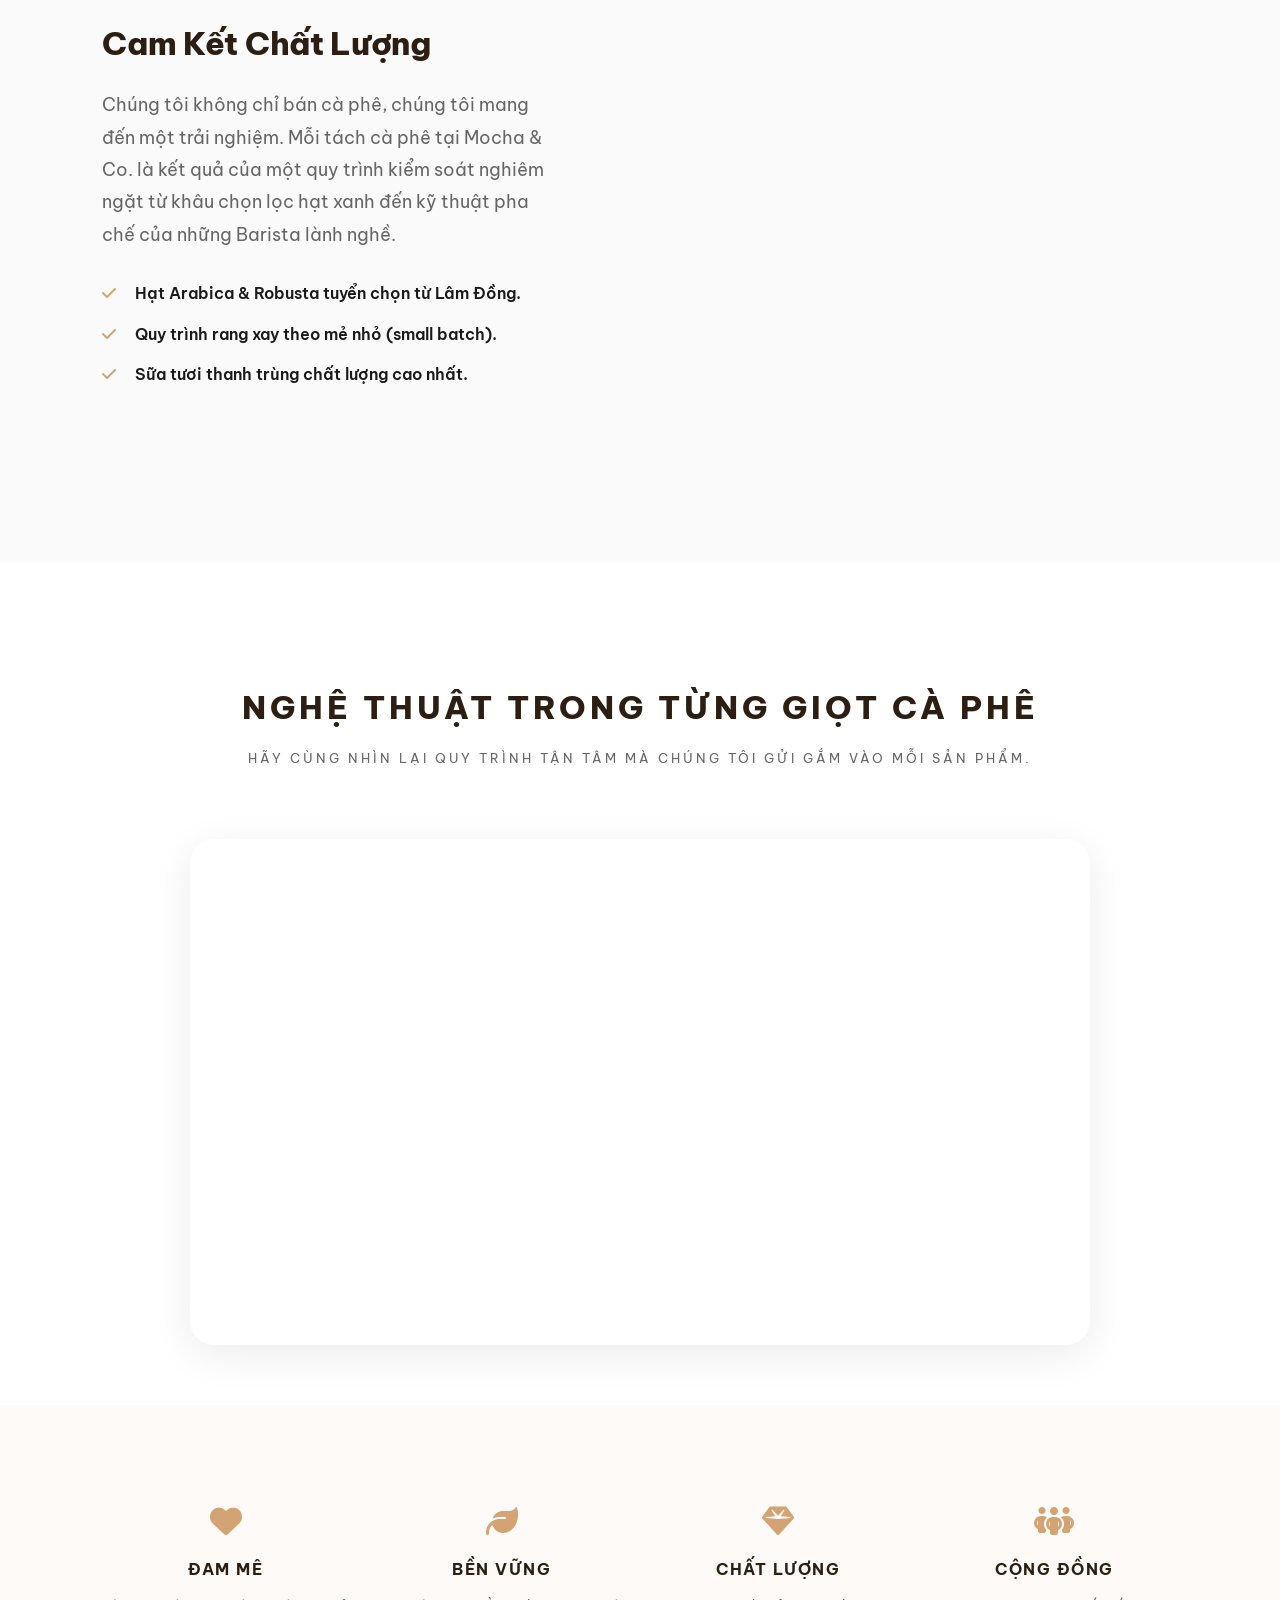
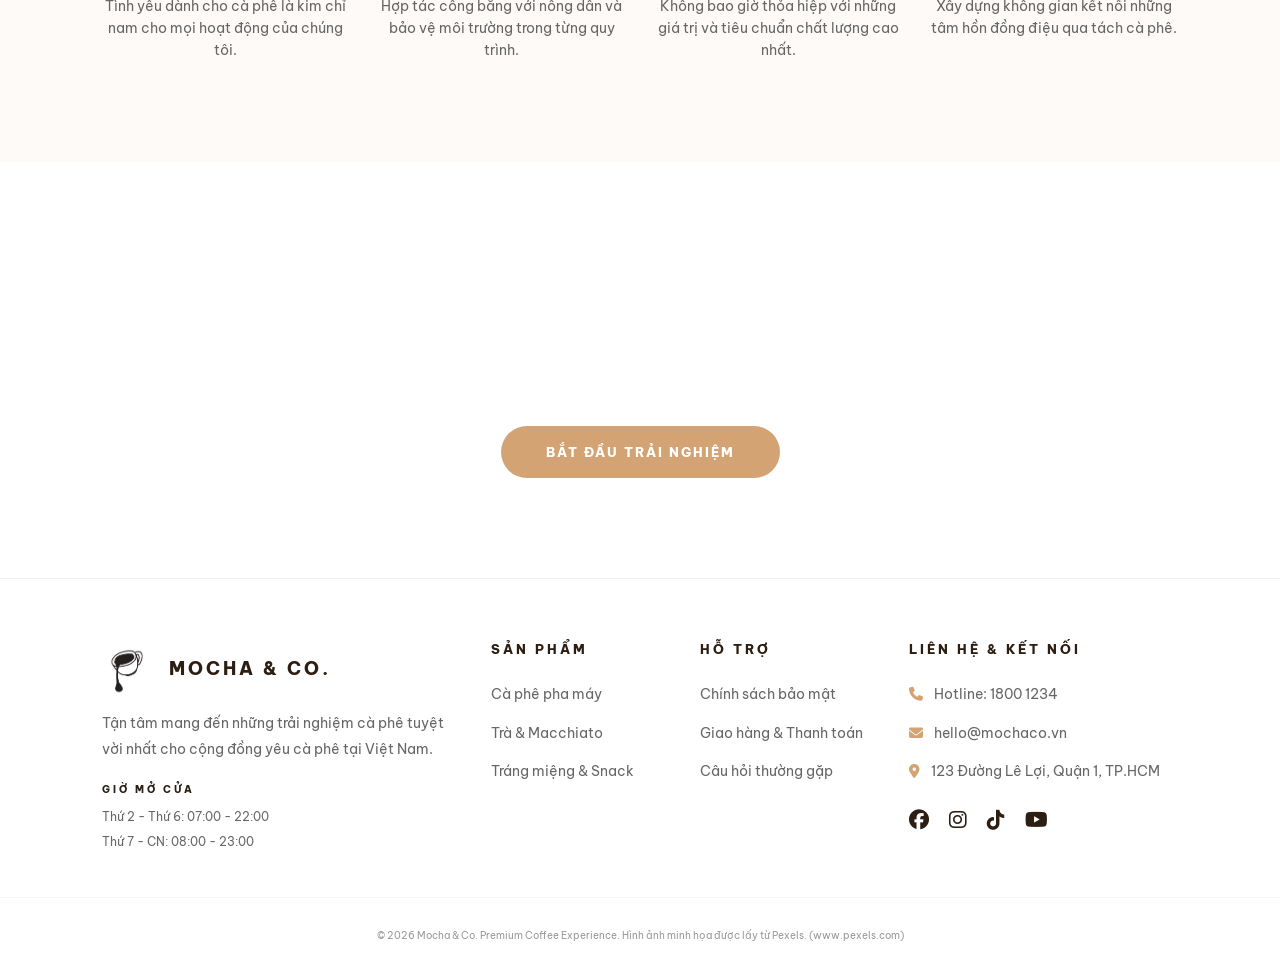
==== commit ff4417b2: "CSS changes" ====
--- a/src/about.html
+++ b/src/about.html
@@ -41,7 +41,7 @@
         </header>
 
         <section class="subpage_banner">
-            <img src="../assets/img/pexels-soc-nang-d-ng-2150345854-36146384.jpg" alt="About Banner">
+            <img src="../assets/img/pexels-rdne-4921263.jpg" alt="About Banner">
             <div class="banner_content">
                 <h2>Giới Thiệu</h2>
                 <p>Hành trình mang hương vị cà phê nguyên bản từ những đồi chè Việt Nam đến với cộng đồng yêu cà phê.</p>
@@ -76,7 +76,7 @@
 
         <section class="split_section" style="background: #fafafa; flex-direction: row-reverse;">
             <div class="split_image">
-                <img src="../assets/img/brooke-cagle-X4RJG4aNi8o-unsplash.jpg" alt="Our Commitment">
+                <img src="../assets/img/" alt="Our Commitment">
             </div>
             <div class="split_text">
                 <h3>Cam Kết Chất Lượng</h3>
--- a/index.css
+++ b/index.css
@@ -12,10 +12,10 @@
     --transition: all 0.4s cubic-bezier(0.165, 0.84, 0.44, 1);
     --shadow-sm: 0 2px 8px rgba(0,0,0,0.05);
     --shadow-md: 0 10px 40px rgba(0,0,0,0.08);
-    --side-padding: 10vw;
-    --section-spacing: 40px;
-    --border-radius-lg: 30px;
-    --border-radius-md: 20px;
+    --side-padding: 8vw;
+    --section-spacing: 60px;
+    --border-radius-lg: 24px;
+    --border-radius-md: 16px;
 }
 
 * {
@@ -29,10 +29,10 @@
     background-color: var(--bg-light);
     color: var(--text-main);
     line-height: 1.6;
+    font-size: 15px;
     -webkit-font-smoothing: antialiased;
 }
 
-/* Ensure all interactive elements inherit the correct font */
 button, input, select, textarea {
     font-family: 'Be Vietnam Pro', sans-serif;
 }
@@ -59,11 +59,11 @@
     display: flex;
     justify-content: space-between;
     align-items: center;
-    height: 150px;
+    height: 70px;
     background-color: rgba(255, 255, 255, 0.98);
     padding: 0 var(--side-padding);
     border-bottom: 1px solid rgba(0,0,0,0.05);
-    transition: height 0.3s ease;
+    transition: all 0.3s ease;
 }
 
 .header_left {
@@ -72,13 +72,13 @@
 
 .list_header_left {
     display: flex;
-    gap: 45px;
+    gap: 30px;
     align-items: center;
 }
 
 .header_left-item {
     list-style: none;
-    font-size: 13px;
+    font-size: 12px;
     font-weight: 700;
     color: var(--text-main);
     text-transform: uppercase;
@@ -119,7 +119,7 @@
 }
 
 .header_logo_img {
-    height: 120px;
+    height: 55px;
     width: auto;
     object-fit: contain;
     transition: transform 0.3s ease;
@@ -135,15 +135,15 @@
     display: flex;
     justify-content: flex-end;
     align-items: center;
-    gap: 30px;
+    gap: 20px;
 }
 
 .header_right-input {
-    width: 220px;
+    width: 180px;
     background: #f5f5f5;
     border-radius: 100px;
     display: flex;
-    padding: 10px 20px;
+    padding: 8px 15px;
     align-items: center;
     transition: var(--transition);
 }
@@ -152,18 +152,18 @@
     background: transparent;
     border: none;
     outline: none;
-    padding-left: 12px;
-    font-size: 14px;
+    padding-left: 8px;
+    font-size: 13px;
     width: 100%;
 }
 
 .header_right-icon {
     display: flex;
-    gap: 25px;
+    gap: 20px;
 }
 
 .header_right-icon i {
-    font-size: 20px;
+    font-size: 18px;
     color: var(--text-main);
     cursor: pointer;
     transition: var(--transition);
@@ -178,7 +178,7 @@
 .home_banner {
     position: relative;
     width: 100%;
-    height: 95vh;
+    height: 85vh;
     overflow: hidden;
 }
 
@@ -186,6 +186,11 @@
     width: 100%;
     height: 100%;
     object-fit: cover;
+    filter: brightness(0.65);
+    transition: filter 0.4s ease-in-out, transform 0.4s ease-in-out;
+}
+
+.home_banner:hover img {
     filter: brightness(0.75);
 }
 
@@ -195,23 +200,23 @@
     left: var(--side-padding);
     transform: translateY(-50%);
     color: var(--white);
-    max-width: 750px;
+    max-width: 650px;
     z-index: 2;
 }
 
 .banner_content h2 {
-    font-size: clamp(48px, 6vw, 82px);
-    font-weight: 800;
+    font-size: clamp(32px, 5vw, 64px);
+    font-weight: 750;
     line-height: 1.1;
-    margin-bottom: 35px;
+    margin-bottom: 25px;
     animation: fadeInUp 1.2s ease;
     text-transform: uppercase;
 }
 
 .banner_content p {
-    font-size: 20px;
+    font-size: 18px;
     font-weight: 300;
-    margin-bottom: 50px;
+    margin-bottom: 40px;
     opacity: 0.95;
     letter-spacing: 0.5px;
     line-height: 1.6;
@@ -219,14 +224,14 @@
 
 .btn-shop {
     display: inline-block;
-    padding: 20px 60px;
+    padding: 16px 45px;
     background: var(--white);
     color: var(--primary-color);
     text-decoration: none;
     font-weight: 800;
-    font-size: 14px;
+    font-size: 13px;
     text-transform: uppercase;
-    letter-spacing: 3px;
+    letter-spacing: 2px;
     border-radius: 100px;
     transition: var(--transition);
 }
@@ -242,7 +247,7 @@
 .features {
     display: grid;
     grid-template-columns: repeat(4, 1fr);
-    gap: 50px;
+    gap: 30px;
     padding: var(--section-spacing) var(--side-padding);
     background: #ffffff;
 }
@@ -257,52 +262,52 @@
 }
 
 .feature_item i {
-    font-size: 42px;
+    font-size: 32px;
     color: var(--accent-color);
-    margin-bottom: 30px;
+    margin-bottom: 20px;
 }
 
 .feature_item h3 {
-    font-size: 18px;
+    font-size: 16px;
     font-weight: 700;
     text-transform: uppercase;
     letter-spacing: 1.5px;
-    margin-bottom: 18px;
+    margin-bottom: 12px;
     color: var(--primary-color);
 }
 
 .feature_item p {
-    font-size: 15px;
+    font-size: 14px;
     color: var(--text-muted);
     line-height: 1.6;
 }
 
 /* PRODUCT SECTION */
 .text_header {
-    padding: var(--section-spacing) var(--side-padding) 60px;
+    padding: var(--section-spacing) var(--side-padding) 40px;
     text-align: center;
 }
 
 .text_header h2 {
-    font-size: 42px;
+    font-size: 32px;
     font-weight: 800;
     color: var(--primary-color);
     text-transform: uppercase;
-    letter-spacing: 5px;
-    margin-bottom: 20px;
+    letter-spacing: 4px;
+    margin-bottom: 15px;
 }
 
 .text_header p {
-    font-size: 15px;
+    font-size: 13px;
     color: var(--text-muted);
     text-transform: uppercase;
-    letter-spacing: 4px;
+    letter-spacing: 3px;
 }
 
 .section_logo {
-    height: 120px;
+    height: 80px;
     width: auto;
-    margin-bottom: 10px;
+    margin-bottom: 5px;
     object-fit: contain;
 }
 
@@ -313,10 +318,10 @@
 
 .list_product {
     display: flex;
-    gap: 35px;
+    gap: 25px;
     overflow-x: auto;
     scroll-behavior: smooth;
-    padding: 20px 0 40px;
+    padding: 10px 0 30px;
     scrollbar-width: none;
     scroll-snap-type: x mandatory;
     -webkit-overflow-scrolling: touch;
@@ -328,8 +333,8 @@
 }
 
 .product_item {
-    flex: 0 0 calc(25% - 26px);
-    min-width: 300px;
+    flex: 0 0 calc(25% - 19px);
+    min-width: 260px;
     scroll-snap-align: start;
 }
 
@@ -337,8 +342,8 @@
     position: absolute;
     top: 45%;
     transform: translateY(-50%);
-    width: 60px;
-    height: 60px;
+    width: 50px;
+    height: 50px;
     border-radius: 50%;
     background: var(--white);
     border: none;
@@ -348,7 +353,7 @@
     display: flex;
     align-items: center;
     justify-content: center;
-    font-size: 20px;
+    font-size: 18px;
     color: var(--primary-color);
     transition: background 0.3s ease, color 0.3s ease, transform 0.3s ease;
 }
@@ -371,7 +376,7 @@
 }
 
 .product_detail:hover {
-    transform: translateY(-15px);
+    transform: translateY(-10px);
     box-shadow: var(--shadow-md);
 }
 
@@ -396,16 +401,16 @@
 }
 
 .name_product {
-    padding: 30px 30px 10px;
-    font-size: 18px;
+    padding: 20px 25px 5px;
+    font-size: 16px;
     font-weight: 700;
     color: var(--text-main);
-    min-height: 70px;
+    min-height: 60px;
 }
 
 .price_product {
-    padding: 0 30px 35px;
-    font-size: 19px;
+    padding: 0 25px 25px;
+    font-size: 17px;
     font-weight: 700;
     color: var(--secondary-color);
     display: flex;
@@ -414,7 +419,7 @@
 }
 
 .price_product i {
-    font-size: 26px;
+    font-size: 22px;
     color: #eee;
     transition: var(--transition);
     cursor: pointer;
@@ -430,8 +435,8 @@
     justify-content: center;
     align-items: center;
     text-align: center;
-    min-height: 500px;
-    padding: 100px 20px;
+    min-height: 400px;
+    padding: 80px 20px;
     margin: 40px 0;
     background-color: #2b1e16; 
     background-image: linear-gradient(rgba(0,0,0,0.6), rgba(0,0,0,0.6)), 
@@ -442,28 +447,28 @@
 }
 
 .promo_container {
-    max-width: 800px;
+    max-width: 700px;
     width: 100%;
 }
 
 .promo_title {
-    font-size: 54px;
+    font-size: 42px;
     font-weight: 800;
     color: #ffffff !important;
     text-transform: none; 
-    letter-spacing: -2px; 
-    margin-bottom: 20px;
+    letter-spacing: -1px; 
+    margin-bottom: 15px;
     margin-top: 0;
 }
 
 .promo_description {
-    font-size: 18px;
+    font-size: 16px;
     font-weight: 300;
     color: #ffffff;
     opacity: 0.8;
     text-transform: none;
     letter-spacing: 0px;
-    margin-bottom: 40px;
+    margin-bottom: 30px;
     line-height: 1.6;
 }
 
@@ -471,11 +476,11 @@
     display: inline-block;
     background-color: #D4A373;
     color: #ffffff !important;
-    padding: 18px 50px;
+    padding: 15px 40px;
     border-radius: 100px;
     text-decoration: none;
     text-transform: uppercase;
-    font-size: 14px;
+    font-size: 13px;
     font-weight: 800;
     letter-spacing: 2px;
     transition: var(--transition);
@@ -493,12 +498,12 @@
 .promo_banners {
     display: grid;
     grid-template-columns: 1fr 1fr;
-    gap: 50px;
+    gap: 30px;
     padding: var(--section-spacing) var(--side-padding);
 }
 
 .promo_item {
-    height: 420px;
+    height: 350px;
     border-radius: var(--border-radius-lg);
     overflow: hidden;
     position: relative;
@@ -509,11 +514,15 @@
     width: 100%;
     height: 100%;
     object-fit: cover;
-    transition: filter 0.8s ease;
+    transition: filter 0.4s ease-in-out, transform 0.4s ease-in-out;
+
 }
 
 .promo_item:hover img {
-    filter: brightness(1.15) saturate(1.1);
+    filter: brightness(1.3) saturate(1.2);
+    transition: 0.4s ease;
+    transform: translateY(-3px); 
+    box-shadow: 0 10px 30px rgba(212, 163, 115, 0.3);
 }
 
 .promo_overlay {
@@ -526,45 +535,51 @@
     display: flex;
     flex-direction: column;
     justify-content: center;
-    padding: 80px;
+    padding: 50px;
     color: white;
 }
 
 .promo_overlay h3 {
-    font-size: 38px;
+    font-size: 28px;
     font-weight: 800;
-    margin-bottom: 15px;
+    margin-bottom: 10px;
     letter-spacing: -0.5px;
 }
 
 .promo_overlay p {
-    font-size: 20px;
+    font-size: 16px;
     opacity: 0.9;
-    margin-bottom: 35px;
-    max-width: 350px;
+    margin-bottom: 25px;
+    max-width: 300px;
+}
+
+.promo_overlay .btn-shop.small-btn {
+    padding: 10px 30px; 
+    font-size: 10px; 
+    width: fit-content;
 }
 
 /* NEWSLETTER */
 .newsletter {
     background: #0f0f0f;
-    padding: 160px var(--side-padding);
+    padding: 120px var(--side-padding);
     text-align: center;
     color: var(--white);
 }
 
 .newsletter_content h2 {
-    font-size: 54px;
+    font-size: 42px;
     font-weight: 800;
-    margin-bottom: 25px;
-    letter-spacing: -2px;
+    margin-bottom: 20px;
+    letter-spacing: -1px;
 }
 
 .newsletter_content p {
-    font-size: 18px;
+    font-size: 16px;
     font-weight: 300;
     opacity: 0.7;
-    margin-bottom: 70px;
-    max-width: 600px;
+    margin-bottom: 50px;
+    max-width: 500px;
     margin-left: auto;
     margin-right: auto;
     line-height: 1.7;
@@ -573,10 +588,10 @@
 .newsletter_form {
     display: flex;
     justify-content: center;
-    max-width: 700px;
+    max-width: 600px;
     margin: 0 auto;
     background: rgba(255,255,255,0.04);
-    padding: 10px;
+    padding: 8px;
     border-radius: 100px;
     border: 1px solid rgba(255,255,255,0.1);
     transition: var(--transition);
@@ -588,8 +603,8 @@
     border: none;
     outline: none;
     color: var(--white);
-    font-size: 16px;
-    padding: 0 35px;
+    font-size: 15px;
+    padding: 0 25px;
 }
 
 .newsletter_form button {
@@ -597,16 +612,16 @@
     border: none;
     color: var(--white);
     font-weight: 800;
-    letter-spacing: 3px;
-    cursor: pointer;
-    padding: 22px 55px;
+    letter-spacing: 2px;
+    cursor: pointer;
+    padding: 18px 45px;
     border-radius: 100px;
     transition: var(--transition);
 }
 
 /* FOOTER */
 .footer {
-    padding: var(--section-spacing) var(--side-padding) 60px;
+    padding: var(--section-spacing) var(--side-padding) 40px;
     background: #fff;
     border-top: 1px solid #f2f2f2;
 }
@@ -614,89 +629,89 @@
 .list_footer {
     display: grid;
     grid-template-columns: 2fr 1fr 1fr 1.5fr;
-    gap: 40px;
+    gap: 30px;
 }
 
 .footer_item h2 {
-    font-size: 14px;
+    font-size: 13px;
     font-weight: 800;
     text-transform: uppercase;
-    letter-spacing: 4px;
-    margin-bottom: 20px;
+    letter-spacing: 3px;
+    margin-bottom: 15px;
     color: var(--primary-color);
 }
 
 .footer_brand_wrapper {
     display: flex;
     align-items: center;
-    gap: 15px;
-    margin-bottom: 15px;
+    gap: 12px;
+    margin-bottom: 12px;
 }
 
 .footer_logo {
-    height: 80px;
+    height: 60px;
     width: auto;
     object-fit: contain;
-    margin-left: -8px;
+    margin-left: -5px;
 }
 
 .footer_brand_name {
-    font-size: 20px !important;
-    letter-spacing: 4px;
+    font-size: 18px !important;
+    letter-spacing: 3px;
     margin-bottom: 0 !important;
 }
 
 .footer_item li {
     list-style: none;
-    font-size: 16px;
+    font-size: 14px;
     color: var(--text-muted);
-    padding: 12px 0;
+    padding: 8px 0;
     cursor: pointer;
     transition: var(--transition);
 }
 
 .footer_item li:hover {
     color: var(--accent-color);
-    padding-left: 10px;
+    padding-left: 8px;
 }
 
 .footer_item p {
-    font-size: 16px;
+    font-size: 14px;
     color: var(--text-muted);
-    margin-bottom: 30px;
+    margin-bottom: 20px;
     line-height: 1.8;
 }
 
 .opening_hours {
+    margin-top: 15px;
+}
+
+.opening_hours h2 {
+    font-size: 10px;
+    margin-bottom: 8px;
+}
+
+.opening_hours p {
+    font-size: 12px;
+    margin-bottom: 4px;
+}
+
+.contact-info i {
+    margin-right: 8px;
+    color: var(--accent-color);
+}
+
+.footer_social_wrapper {
     margin-top: 20px;
 }
 
-.opening_hours h2 {
-    font-size: 11px;
-    margin-bottom: 10px;
-}
-
-.opening_hours p {
-    font-size: 13px;
-    margin-bottom: 5px;
-}
-
-.contact-info i {
-    margin-right: 10px;
-    color: var(--accent-color);
-}
-
-.footer_social_wrapper {
-    margin-top: 30px;
-}
-
 .social_icons {
     display: flex;
-    gap: 25px;
+    gap: 20px;
 }
 
 .social_icons i {
-    font-size: 24px;
+    font-size: 20px;
     color: var(--primary-color);
     cursor: pointer;
     transition: var(--transition);
@@ -704,14 +719,14 @@
 
 .social_icons i:hover {
     color: var(--accent-color);
-    transform: translateY(-8px);
+    transform: translateY(-5px);
 }
 
 .footer_copyright {
     text-align: center;
-    padding: 40px 0;
+    padding: 30px 0;
     border-top: 1px solid #f5f5f5;
-    font-size: 11px;
+    font-size: 10px;
     color: #999;
 }
 
@@ -719,7 +734,7 @@
 .marquee_container {
     background: var(--primary-color);
     color: var(--white);
-    padding: 25px 0;
+    padding: 12px 0; /* Thinner padding */
     overflow: hidden;
     white-space: nowrap;
     border-top: 1px solid rgba(255,255,255,0.1);
@@ -730,13 +745,13 @@
     display: inline-block;
     animation: marquee 30s linear infinite;
     font-weight: 900;
-    font-size: 28px;
+    font-size: 16px; /* Smaller font size for a cleaner look */
     text-transform: uppercase;
-    letter-spacing: 8px;
+    letter-spacing: 6px;
 }
 
 .marquee_content span {
-    margin-right: 80px;
+    margin-right: 60px;
 }
 
 @keyframes marquee {
@@ -748,7 +763,7 @@
 .subpage_banner {
     position: relative;
     width: 100%;
-    height: 80vh;
+    height: 75vh; /* Just a bit shorter than the 85vh main banner */
     overflow: hidden;
 }
 
@@ -765,21 +780,21 @@
     left: var(--side-padding);
     transform: translateY(-50%);
     color: var(--white);
-    max-width: 850px;
+    max-width: 750px;
     z-index: 2;
 }
 
 .subpage_banner .banner_content h2 {
-    font-size: clamp(48px, 6vw, 82px);
+    font-size: clamp(32px, 5vw, 64px);
     font-weight: 800;
     line-height: 1.1;
-    margin-bottom: 25px;
+    margin-bottom: 20px;
     animation: fadeInUp 1.2s ease;
     text-transform: uppercase;
 }
 
 .subpage_banner .banner_content p {
-    font-size: 20px;
+    font-size: 18px;
     font-weight: 300;
     margin-bottom: 0;
     opacity: 0.95;
@@ -789,7 +804,7 @@
 
 /* SHOP FILTER */
 .shop_filter_section {
-    padding: 60px var(--side-padding) 0;
+    padding: 40px var(--side-padding) 0;
     display: flex;
     justify-content: flex-end;
     background: var(--white);
@@ -802,15 +817,15 @@
 .filter_icon_btn {
     background: none;
     border: 1px solid #ddd;
-    padding: 12px 25px;
+    padding: 10px 20px;
     border-radius: 50px;
     cursor: pointer;
     display: flex;
     align-items: center;
-    gap: 12px;
+    gap: 10px;
     font-weight: 800;
     text-transform: uppercase;
-    font-size: 13px;
+    font-size: 12px;
     transition: var(--transition);
     color: var(--primary-color);
 }
@@ -822,15 +837,15 @@
 
 .filter_dropdown {
     position: absolute;
-    top: 60px;
+    top: 50px;
     right: 0;
     background: white;
     box-shadow: var(--shadow-md);
-    border-radius: 20px;
-    padding: 15px;
+    border-radius: 16px;
+    padding: 12px;
     z-index: 100;
     display: none;
-    min-width: 220px;
+    min-width: 200px;
     border: 1px solid #eee;
 }
 
@@ -843,14 +858,14 @@
     display: block;
     width: 100%;
     text-align: left;
-    padding: 12px 20px;
+    padding: 10px 15px;
     border: none;
     background: none;
     cursor: pointer;
-    font-size: 14px;
+    font-size: 13px;
     font-weight: 600;
     transition: var(--transition);
-    border-radius: 10px;
+    border-radius: 8px;
 }
 
 .filter_dropdown button:hover {
@@ -865,13 +880,13 @@
 
 /* SIZE BUTTONS */
 .size_btn {
-    padding: 10px 20px;
+    padding: 8px 15px;
     border: 1px solid #ddd;
     background: white;
-    border-radius: 10px;
+    border-radius: 8px;
     cursor: pointer;
     font-weight: 700;
-    font-size: 13px;
+    font-size: 12px;
     transition: var(--transition);
 }
 
@@ -884,19 +899,20 @@
 /* CART NOTIFICATION */
 .cart_notification {
     position: fixed;
-    top: 170px;
+    top: 120px;
     right: 20px;
     background: var(--primary-color);
     color: white;
-    padding: 15px 25px;
-    border-radius: 15px;
+    padding: 12px 20px;
+    border-radius: 12px;
     display: flex;
     align-items: center;
-    gap: 12px;
+    gap: 10px;
     box-shadow: var(--shadow-md);
     z-index: 2000;
     transform: translateX(150%);
     transition: transform 0.5s cubic-bezier(0.175, 0.885, 0.32, 1.275);
+    font-size: 14px;
 }
 
 .cart_notification.show {
@@ -905,22 +921,22 @@
 
 /* LAYOUTS */
 .grid_container {
-    padding: 100px var(--side-padding);
+    padding: 60px var(--side-padding);
     display: grid;
-    grid-template-columns: repeat(auto-fill, minmax(300px, 1fr));
-    gap: 40px;
+    grid-template-columns: repeat(auto-fill, minmax(260px, 1fr));
+    gap: 30px;
 }
 
 .split_section {
-    padding: 100px var(--side-padding);
+    padding: 80px var(--side-padding);
     display: flex;
     flex-wrap: wrap;
-    gap: 80px;
+    gap: 60px;
     align-items: center;
 }
 
 .split_image {
-    flex: 1 1 500px;
+    flex: 1 1 450px;
     aspect-ratio: 1 / 1;
     border-radius: var(--border-radius-lg);
     overflow: hidden;
@@ -934,30 +950,30 @@
 }
 
 .split_text {
-    flex: 1 1 400px;
+    flex: 1 1 350px;
 }
 
 .split_text h3 {
-    font-size: 42px;
-    margin-bottom: 25px;
+    font-size: 32px;
+    margin-bottom: 20px;
     color: var(--primary-color);
 }
 
 /* CART */
 .cart_section {
-    padding: 80px var(--side-padding);
+    padding: 60px var(--side-padding);
 }
 
 .cart_container {
     display: grid;
     grid-template-columns: 2.5fr 1fr;
-    gap: 50px;
+    gap: 40px;
 }
 
 .cart_summary {
     background: var(--primary-color);
     color: white;
-    padding: 40px;
+    padding: 30px;
     border-radius: var(--border-radius-lg);
     height: fit-content;
     position: sticky;
@@ -967,14 +983,14 @@
 .quantity_selector {
     display: flex;
     background: #f5f5f5;
-    padding: 5px;
+    padding: 4px;
     border-radius: 100px;
     width: fit-content;
 }
 
 .quantity_selector button {
-    width: 35px;
-    height: 35px;
+    width: 30px;
+    height: 30px;
     border-radius: 50%;
     border: none;
     background: white;
@@ -983,16 +999,17 @@
 }
 
 .quantity_selector input {
-    width: 40px;
+    width: 35px;
     text-align: center;
     border: none;
     background: transparent;
     font-weight: 700;
+    font-size: 13px;
 }
 
 /* BLOG */
 .blog_item:hover {
-    transform: translateY(-10px);
+    transform: translateY(-8px);
     box-shadow: var(--shadow-md) !important;
 }
 
@@ -1007,13 +1024,13 @@
 
 /* ANIMATIONS */
 @keyframes fadeInUp {
-    from { opacity: 0; transform: translateY(60px); }
+    from { opacity: 0; transform: translateY(40px); }
     to { opacity: 1; transform: translateY(0); }
 }
 
 /* VIDEO SECTION */
 .video_section {
-    padding: 80px var(--side-padding);
+    padding: 60px var(--side-padding);
     background: #fff;
     text-align: center;
 }
@@ -1021,8 +1038,8 @@
 .video_container {
     position: relative;
     width: 100%;
-    max-width: 1000px;
-    margin: 40px auto 0;
+    max-width: 900px;
+    margin: 30px auto 0;
     aspect-ratio: 16 / 9;
     border-radius: var(--border-radius-lg);
     overflow: hidden;
@@ -1040,7 +1057,7 @@
 
 /* REFINED CTA SECTION */
 .about_cta {
-    padding: 120px var(--side-padding);
+    padding: 100px var(--side-padding);
     background-color: var(--primary-color);
     background-image: linear-gradient(rgba(44, 30, 18, 0.8), rgba(44, 30, 18, 0.8)), url('assets/img/hero - large banner.jpg');
     background-size: cover;
@@ -1051,15 +1068,15 @@
 }
 
 .about_cta h2 {
-    font-size: 48px;
-    margin-bottom: 30px;
+    font-size: 36px;
+    margin-bottom: 25px;
     color: white !important;
 }
 
 .about_cta p {
-    font-size: 18px;
-    max-width: 600px;
-    margin: 0 auto 40px;
+    font-size: 16px;
+    max-width: 500px;
+    margin: 0 auto 30px;
     opacity: 0.9;
 }
 
@@ -1086,42 +1103,41 @@
 }
 
 @media (max-width: 768px) {
-    .header { height: 90px; }
+    .header { height: 80px; }
     .header_left { display: none; }
-    .header_logo_img { height: 70px; }
-    .header_right-input { display: none; } /* Hide search on mobile to save space */
+    .header_logo_img { height: 60px; }
+    .header_right-input { display: none; }
     
-    .banner_content h2 { font-size: 42px; }
-    .banner_content p { font-size: 16px; }
+    .banner_content h2 { font-size: 36px; }
+    .banner_content p { font-size: 15px; }
     
-    .promo_banners { grid-template-columns: 1fr; gap: 30px; }
-    .promo_item { height: 350px; }
-    .promo_overlay { padding: 40px; }
-    .promo_overlay h3 { font-size: 28px; }
+    .promo_banners { grid-template-columns: 1fr; gap: 20px; }
+    .promo_item { height: 300px; }
+    .promo_overlay { padding: 30px; }
+    .promo_overlay h3 { font-size: 24px; }
     
-    .features { padding: 60px 5vw; gap: 30px; }
-    .product_item { min-width: 260px; }
+    .features { padding: 40px 5vw; gap: 25px; }
+    .product_item { min-width: 240px; }
     
-    .split_section { padding: 60px 5vw; gap: 40px; }
-    .split_text h3 { font-size: 32px; }
+    .split_section { padding: 40px 5vw; gap: 30px; }
+    .split_text h3 { font-size: 28px; }
     
-    .marquee_content { font-size: 18px; }
+    .marquee_content { font-size: 16px; }
     
-    .subpage_banner { height: 50vh; }
-    .about_cta h2 { font-size: 32px; }
+    .subpage_banner { height: 45vh; }
+    .about_cta h2 { font-size: 28px; }
     
-    .list_footer { grid-template-columns: 1fr; gap: 40px; }
+    .list_footer { grid-template-columns: 1fr; gap: 30px; }
     .footer_item { text-align: center; }
     .footer_brand_wrapper { justify-content: center; }
     .social_icons { justify-content: center; }
-    .footer_item li:hover { padding-left: 0; color: var(--accent-color); }
 }
 
 @media (max-width: 480px) {
     .banner_content { left: 5vw; padding-right: 5vw; }
-    .banner_content h2 { font-size: 36px; }
-    .btn-shop { padding: 15px 40px; font-size: 12px; }
+    .banner_content h2 { font-size: 32px; }
+    .btn-shop { padding: 14px 35px; font-size: 11px; }
     .cart_table thead { display: none; }
     .cart_product_info { flex-direction: column; text-align: center; }
-    .cart_table td { display: block; width: 100%; text-align: center; padding: 15px 0; }
-}
+    .cart_table td { display: block; width: 100%; text-align: center; padding: 12px 0; }
+}
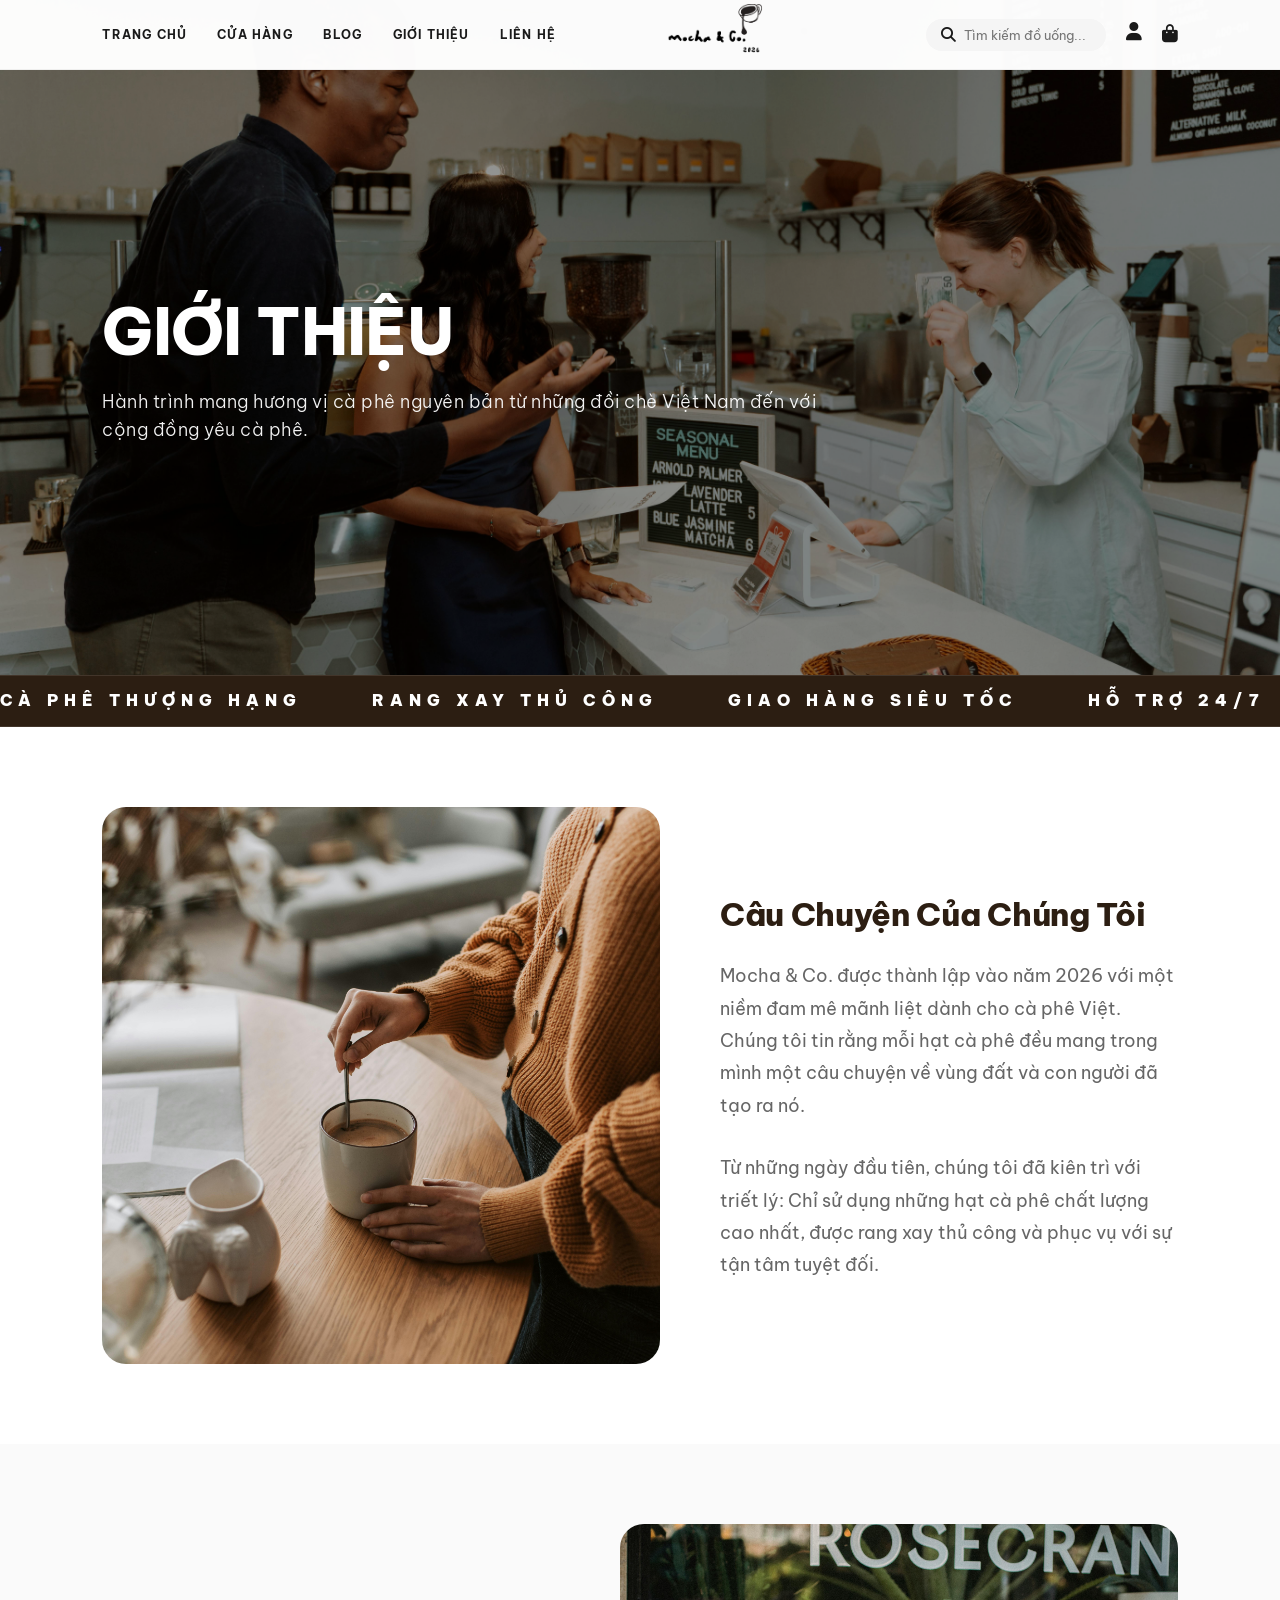
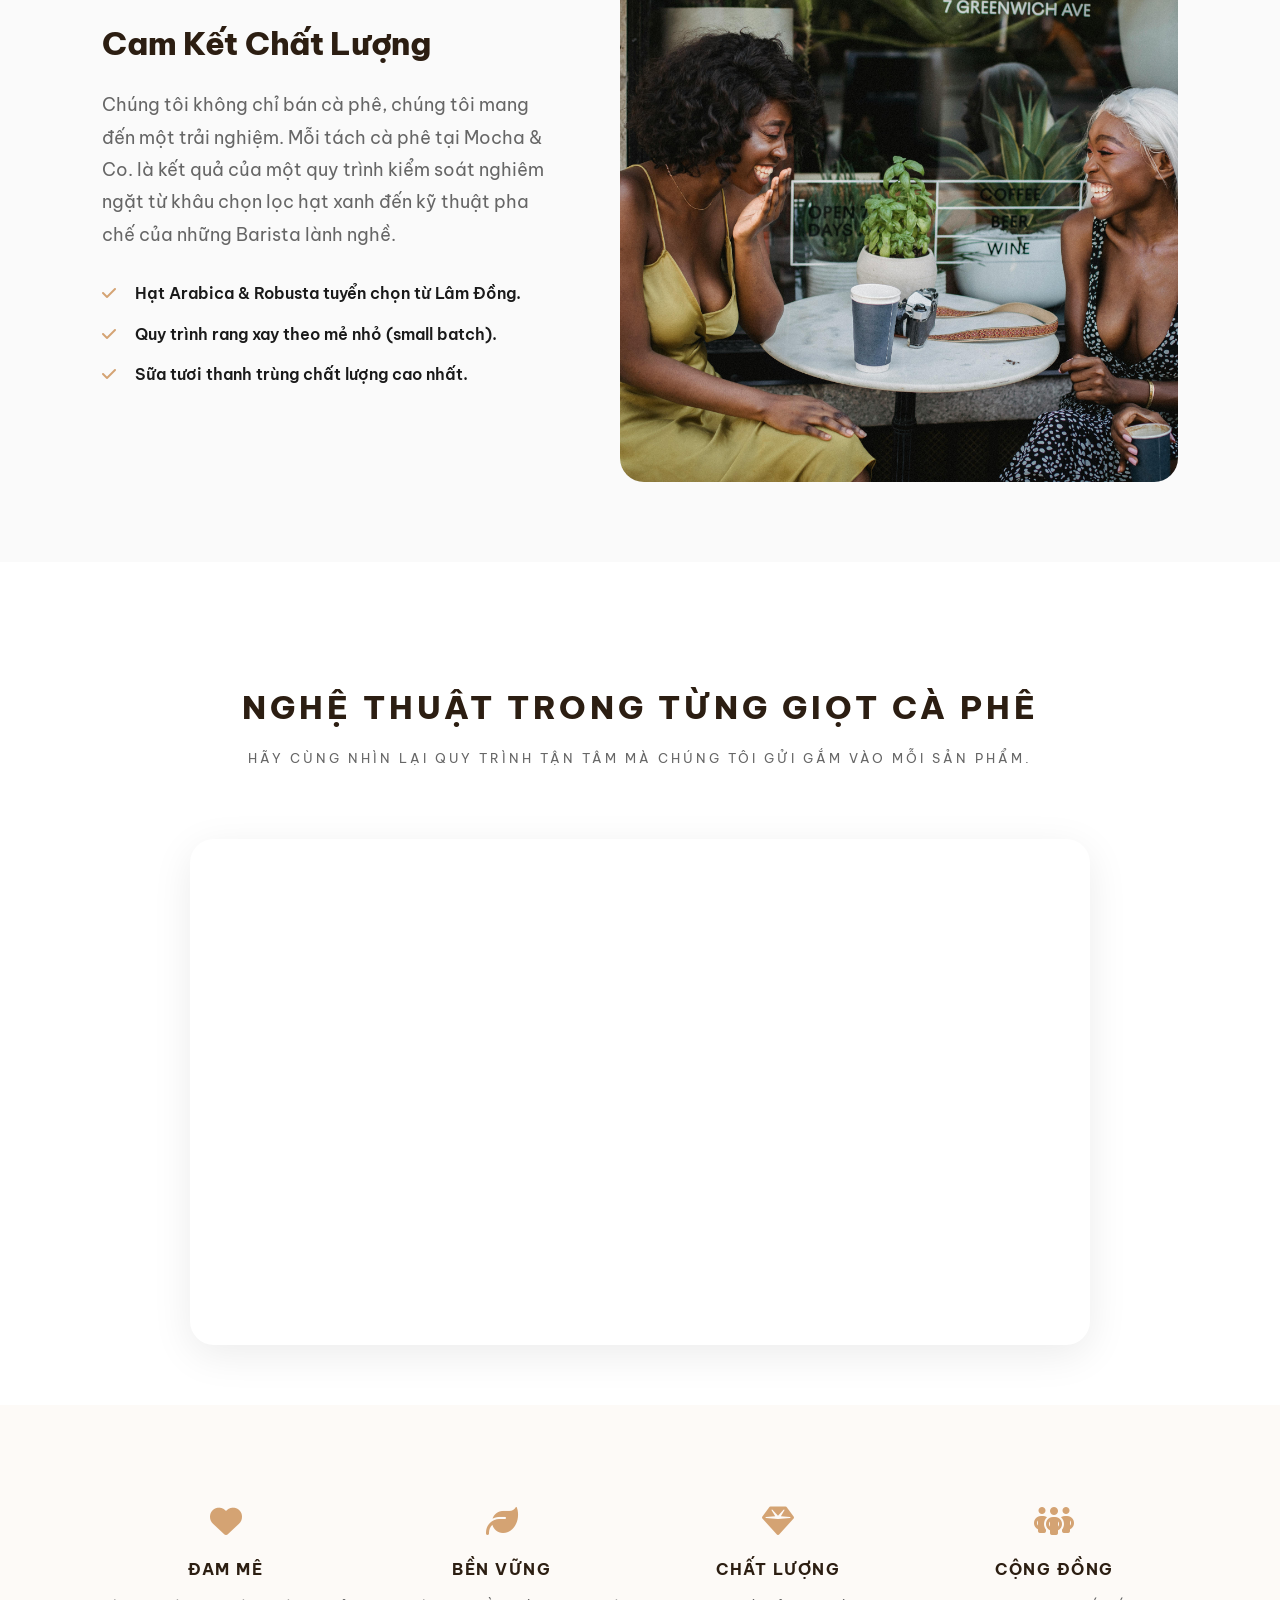
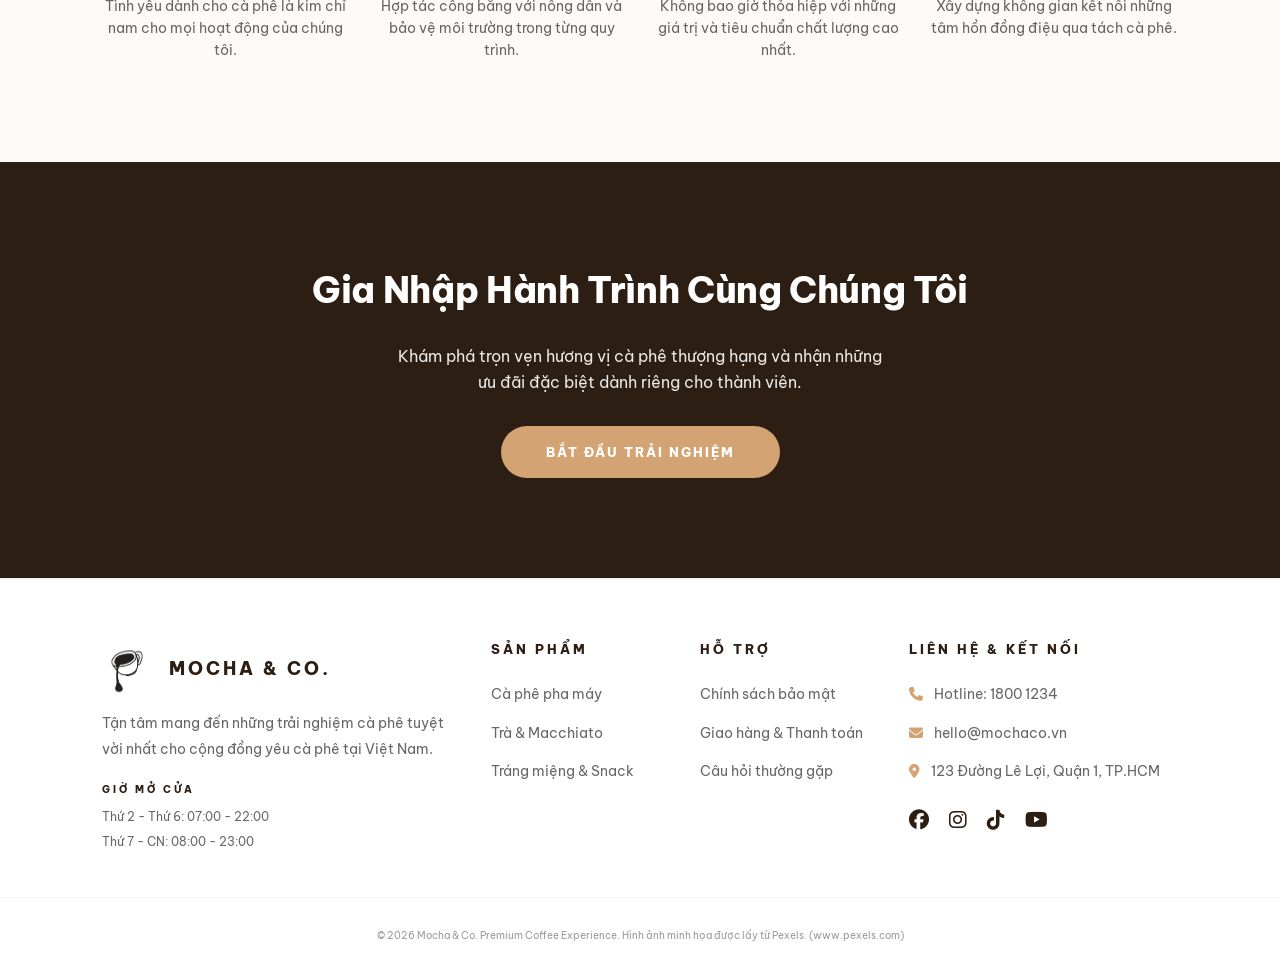
==== commit 7fc9dc19: "font adjustments, sizing adjustments" ====
--- a/src/about.html
+++ b/src/about.html
@@ -61,12 +61,12 @@
 
         <section class="split_section">
             <div class="split_image">
-                <img src="../assets/img/pexels-anntarazevich-5598280.jpg" alt="Our Story">
+                <img src="../assets/img/pexels-vlada-karpovich-6802983.jpg" alt="Our Story">
             </div>
             <div class="split_text">
                 <h3>Câu Chuyện Của Chúng Tôi</h3>
                 <p style="font-size: 18px; color: var(--text-muted); line-height: 1.8; margin-bottom: 30px;">
-                    Mocha & Co. được thành lập vào năm 2018 với một niềm đam mê mãnh liệt dành cho cà phê Việt. Chúng tôi tin rằng mỗi hạt cà phê đều mang trong mình một câu chuyện về vùng đất và con người đã tạo ra nó.
+                    Mocha & Co. được thành lập vào năm 2026 với một niềm đam mê mãnh liệt dành cho cà phê Việt. Chúng tôi tin rằng mỗi hạt cà phê đều mang trong mình một câu chuyện về vùng đất và con người đã tạo ra nó.
                 </p>
                 <p style="font-size: 18px; color: var(--text-muted); line-height: 1.8;">
                     Từ những ngày đầu tiên, chúng tôi đã kiên trì với triết lý: Chỉ sử dụng những hạt cà phê chất lượng cao nhất, được rang xay thủ công và phục vụ với sự tận tâm tuyệt đối.
@@ -76,7 +76,7 @@
 
         <section class="split_section" style="background: #fafafa; flex-direction: row-reverse;">
             <div class="split_image">
-                <img src="../assets/img/" alt="Our Commitment">
+                <img src="../assets/img/pexels-ketut-subiyanto-5047032.jpg" alt="Our Commitment">
             </div>
             <div class="split_text">
                 <h3>Cam Kết Chất Lượng</h3>
--- a/index.css
+++ b/index.css
@@ -771,7 +771,7 @@
     width: 100%;
     height: 100%;
     object-fit: cover;
-    filter: brightness(0.65);
+    filter: brightness(0.6);
 }
 
 .subpage_banner .banner_content {
